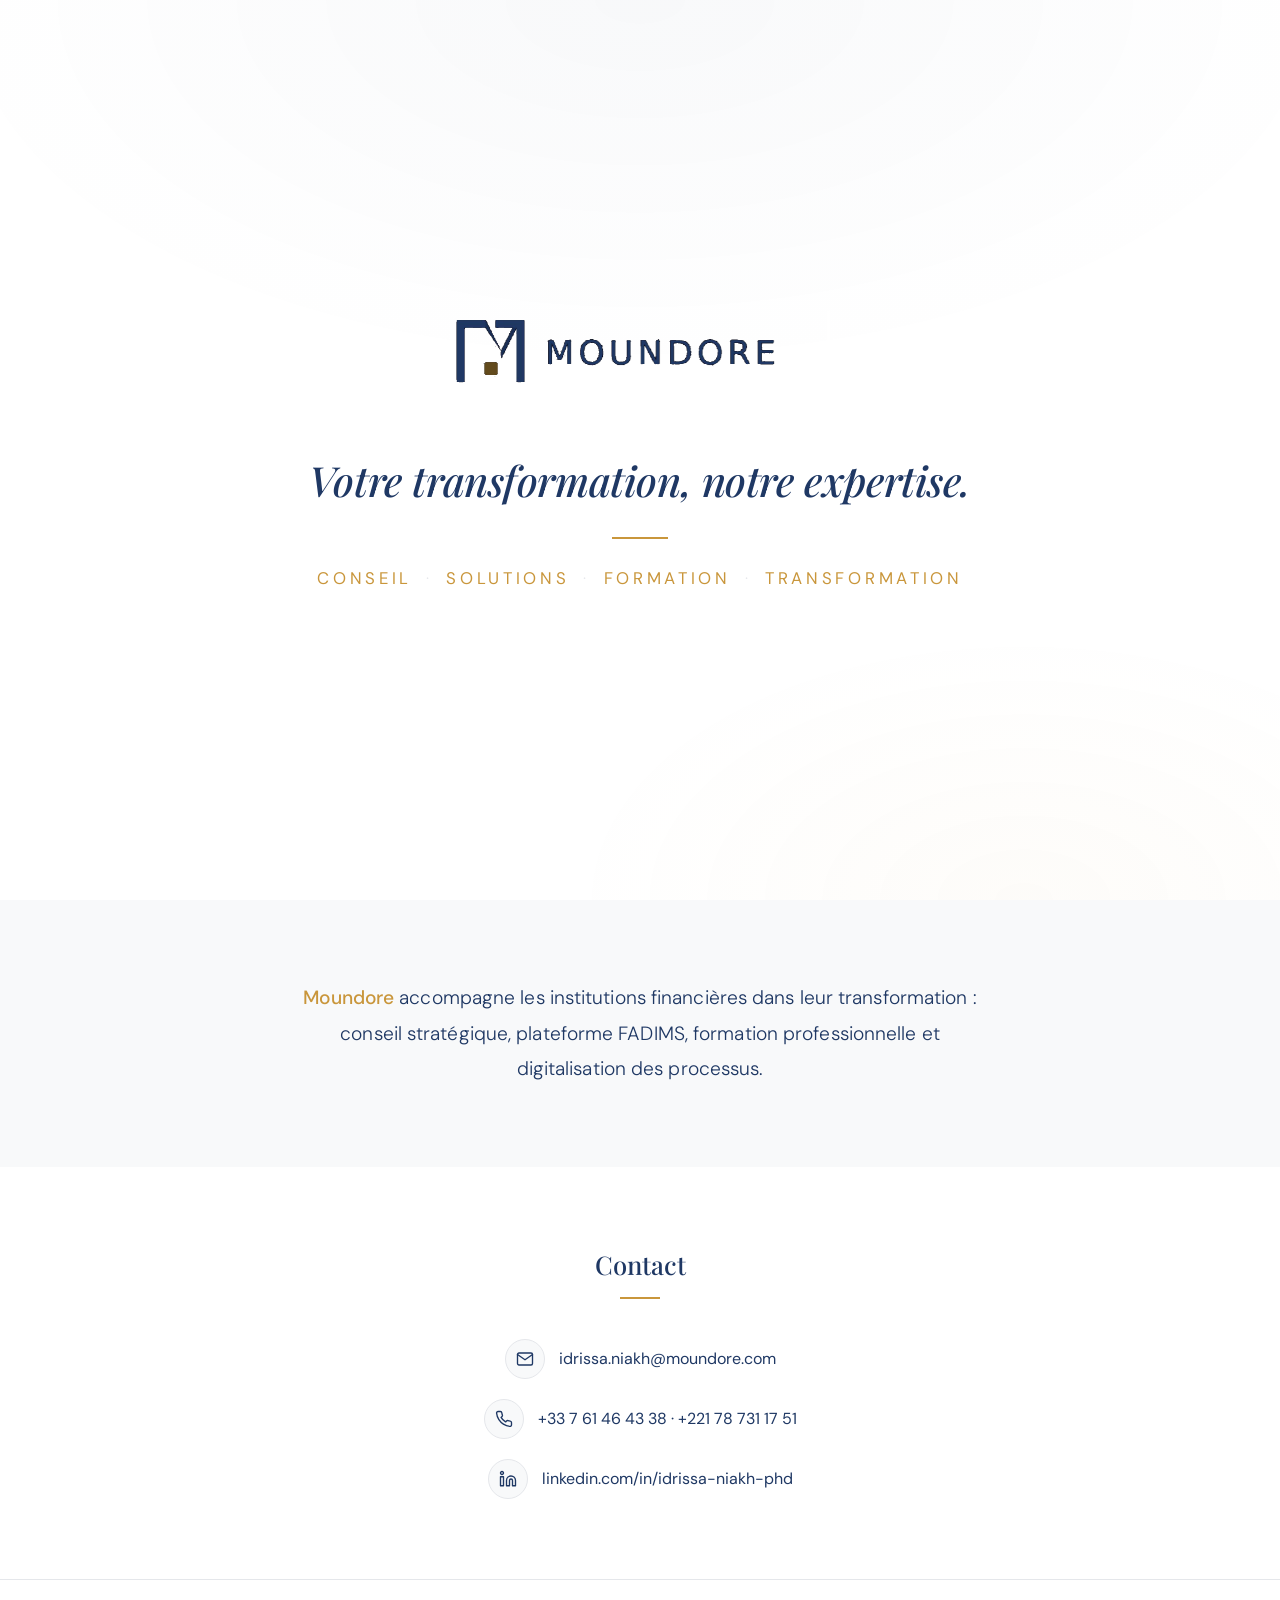
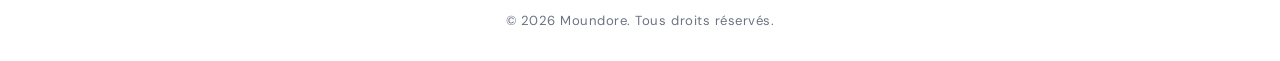
==== index.html @ 077095ca "Moundore landing page" ====
<!DOCTYPE html>
<html lang="fr">
<head>
<meta charset="UTF-8">
<meta name="viewport" content="width=device-width, initial-scale=1.0">
<title>Moundore — Votre transformation, notre expertise.</title>
<link rel="icon" type="image/png" href="moundore_icon.png">
<link rel="preconnect" href="https://fonts.googleapis.com">
<link href="https://fonts.googleapis.com/css2?family=DM+Sans:ital,wght@0,300;0,400;0,500;0,600;1,400&family=Playfair+Display:ital,wght@0,400;0,500;0,600;1,400&display=swap" rel="stylesheet">
<style>
:root {
  --navy: #1F3864;
  --gold: #C9963B;
  --gold-light: #FDF6E3;
  --white: #FFFFFF;
  --off-white: #F8F9FA;
  --grey: #6B7280;
  --grey-light: #E5E7EB;
}

*, *::before, *::after { margin: 0; padding: 0; box-sizing: border-box; }

html { scroll-behavior: smooth; }

body {
  font-family: 'DM Sans', 'Segoe UI', system-ui, sans-serif;
  color: var(--navy);
  background: var(--white);
  -webkit-font-smoothing: antialiased;
  overflow-x: hidden;
}

/* ── Subtle background pattern ── */
body::before {
  content: '';
  position: fixed;
  inset: 0;
  background:
    radial-gradient(ellipse 80% 60% at 50% 0%, rgba(31,56,100,0.03) 0%, transparent 70%),
    radial-gradient(ellipse 60% 50% at 80% 100%, rgba(201,150,59,0.03) 0%, transparent 60%);
  pointer-events: none;
  z-index: 0;
}

/* ── Animations ── */
@keyframes fadeUp {
  from { opacity: 0; transform: translateY(28px); }
  to   { opacity: 1; transform: translateY(0); }
}
@keyframes fadeIn {
  from { opacity: 0; }
  to   { opacity: 1; }
}
@keyframes goldShimmer {
  0%, 100% { opacity: 0.7; }
  50%      { opacity: 1; }
}
@keyframes lineGrow {
  from { transform: scaleX(0); }
  to   { transform: scaleX(1); }
}

.fade-up {
  opacity: 0;
  animation: fadeUp 0.9s cubic-bezier(0.22, 1, 0.36, 1) forwards;
}
.fade-in {
  opacity: 0;
  animation: fadeIn 1s ease forwards;
}

/* ── Hero ── */
.hero {
  position: relative;
  z-index: 1;
  min-height: 100vh;
  display: flex;
  flex-direction: column;
  align-items: center;
  justify-content: center;
  padding: 60px 24px;
  text-align: center;
}

.hero-logo {
  width: min(380px, 70vw);
  margin-bottom: 48px;
  animation-delay: 0.15s;
}

.hero-tagline {
  font-family: 'Playfair Display', Georgia, serif;
  font-size: clamp(1.6rem, 3.5vw, 2.6rem);
  font-weight: 500;
  font-style: italic;
  color: var(--navy);
  letter-spacing: -0.01em;
  line-height: 1.35;
  margin-bottom: 28px;
  animation-delay: 0.4s;
}

.hero-line {
  width: 56px;
  height: 2px;
  background: var(--gold);
  margin: 0 auto 28px;
  transform-origin: center;
  animation: lineGrow 0.8s cubic-bezier(0.22, 1, 0.36, 1) 0.6s forwards;
  transform: scaleX(0);
}

.hero-pillars {
  font-size: clamp(0.85rem, 1.5vw, 1.05rem);
  font-weight: 400;
  letter-spacing: 0.22em;
  text-transform: uppercase;
  color: var(--gold);
  animation-delay: 0.7s;
  animation: goldShimmer 3s ease-in-out infinite, fadeUp 0.9s cubic-bezier(0.22, 1, 0.36, 1) 0.7s forwards;
  opacity: 0;
}

.hero-pillars span {
  color: var(--grey-light);
  margin: 0 6px;
  font-weight: 300;
}

/* ── Section commune ── */
section {
  position: relative;
  z-index: 1;
  padding: 80px 24px;
}

.section-inner {
  max-width: 680px;
  margin: 0 auto;
}

/* ── Description ── */
.description {
  background: var(--off-white);
}

.description-text {
  font-size: clamp(1.05rem, 1.8vw, 1.2rem);
  line-height: 1.85;
  color: var(--navy);
  text-align: center;
  font-weight: 300;
  letter-spacing: 0.005em;
}

.description-text strong {
  font-weight: 500;
  color: var(--gold);
}

/* ── Contact ── */
.contact {
  background: var(--white);
}

.contact-heading {
  font-family: 'Playfair Display', Georgia, serif;
  font-size: clamp(1.2rem, 2.5vw, 1.6rem);
  font-weight: 500;
  text-align: center;
  margin-bottom: 40px;
  color: var(--navy);
}

.contact-heading::after {
  content: '';
  display: block;
  width: 40px;
  height: 2px;
  background: var(--gold);
  margin: 16px auto 0;
}

.contact-items {
  display: flex;
  flex-direction: column;
  align-items: center;
  gap: 20px;
}

.contact-item {
  display: flex;
  align-items: center;
  gap: 14px;
  font-size: 1rem;
  color: var(--navy);
  text-decoration: none;
  transition: color 0.3s ease;
  font-weight: 400;
}

.contact-item:hover {
  color: var(--gold);
}

.contact-icon {
  width: 40px;
  height: 40px;
  border-radius: 50%;
  background: var(--off-white);
  border: 1px solid var(--grey-light);
  display: flex;
  align-items: center;
  justify-content: center;
  flex-shrink: 0;
  transition: all 0.3s ease;
}

.contact-item:hover .contact-icon {
  background: var(--gold-light);
  border-color: var(--gold);
}

.contact-icon svg {
  width: 18px;
  height: 18px;
  fill: none;
  stroke: var(--navy);
  stroke-width: 1.8;
  stroke-linecap: round;
  stroke-linejoin: round;
}

/* ── Footer ── */
footer {
  position: relative;
  z-index: 1;
  padding: 32px 24px;
  text-align: center;
  border-top: 1px solid var(--grey-light);
  background: var(--white);
}

footer p {
  font-size: 0.82rem;
  color: var(--grey);
  letter-spacing: 0.04em;
}

/* ── Scroll reveal ── */
.reveal {
  opacity: 0;
  transform: translateY(24px);
  transition: opacity 0.7s ease, transform 0.7s ease;
}
.reveal.visible {
  opacity: 1;
  transform: translateY(0);
}

/* ── Responsive ── */
@media (max-width: 600px) {
  .hero { padding: 48px 20px; min-height: 90vh; }
  .hero-logo { width: 260px; margin-bottom: 36px; }
  .hero-pillars { letter-spacing: 0.12em; font-size: 0.78rem; }
  section { padding: 56px 20px; }
  .contact-items { align-items: flex-start; padding-left: 10%; }
}
</style>
</head>
<body>

<!-- Hero -->
<section class="hero">
  <img src="moundore_logo.png" alt="Moundore" class="hero-logo fade-up" />
  <p class="hero-tagline fade-up">Votre transformation, notre expertise.</p>
  <div class="hero-line"></div>
  <p class="hero-pillars">Conseil <span>·</span> Solutions <span>·</span> Formation <span>·</span> Transformation</p>
</section>

<!-- Description -->
<section class="description">
  <div class="section-inner reveal">
    <p class="description-text">
      <strong>Moundore</strong> accompagne les institutions financières dans leur transformation&nbsp;: conseil stratégique, plateforme FADIMS, formation professionnelle et digitalisation des processus.
    </p>
  </div>
</section>

<!-- Contact -->
<section class="contact">
  <div class="section-inner reveal">
    <h2 class="contact-heading">Contact</h2>
    <div class="contact-items">

      <a href="mailto:idrissa.niakh@moundore.com" class="contact-item">
        <div class="contact-icon">
          <svg viewBox="0 0 24 24"><path d="M4 4h16c1.1 0 2 .9 2 2v12c0 1.1-.9 2-2 2H4c-1.1 0-2-.9-2-2V6c0-1.1.9-2 2-2z"/><polyline points="22,6 12,13 2,6"/></svg>
        </div>
        idrissa.niakh@moundore.com
      </a>

      <a href="tel:+33761464338" class="contact-item">
        <div class="contact-icon">
          <svg viewBox="0 0 24 24"><path d="M22 16.92v3a2 2 0 01-2.18 2 19.79 19.79 0 01-8.63-3.07 19.5 19.5 0 01-6-6 19.79 19.79 0 01-3.07-8.67A2 2 0 014.11 2h3a2 2 0 012 1.72c.127.96.361 1.903.7 2.81a2 2 0 01-.45 2.11L8.09 9.91a16 16 0 006 6l1.27-1.27a2 2 0 012.11-.45c.907.339 1.85.573 2.81.7A2 2 0 0122 16.92z"/></svg>
        </div>
        +33 7 61 46 43 38 · +221 78 731 17 51
      </a>

      <a href="https://linkedin.com/in/idrissa-niakh-phd" target="_blank" class="contact-item">
        <div class="contact-icon">
          <svg viewBox="0 0 24 24"><path d="M16 8a6 6 0 016 6v7h-4v-7a2 2 0 00-2-2 2 2 0 00-2 2v7h-4v-7a6 6 0 016-6z"/><rect x="2" y="9" width="4" height="12"/><circle cx="4" cy="4" r="2"/></svg>
        </div>
        linkedin.com/in/idrissa-niakh-phd
      </a>

    </div>
  </div>
</section>

<!-- Footer -->
<footer>
  <p>© 2026 Moundore. Tous droits réservés.</p>
</footer>

<script>
// Scroll reveal
const observer = new IntersectionObserver((entries) => {
  entries.forEach(e => { if (e.isIntersecting) { e.target.classList.add('visible'); observer.unobserve(e.target); }});
}, { threshold: 0.15 });
document.querySelectorAll('.reveal').forEach(el => observer.observe(el));
</script>
</body>
</html>
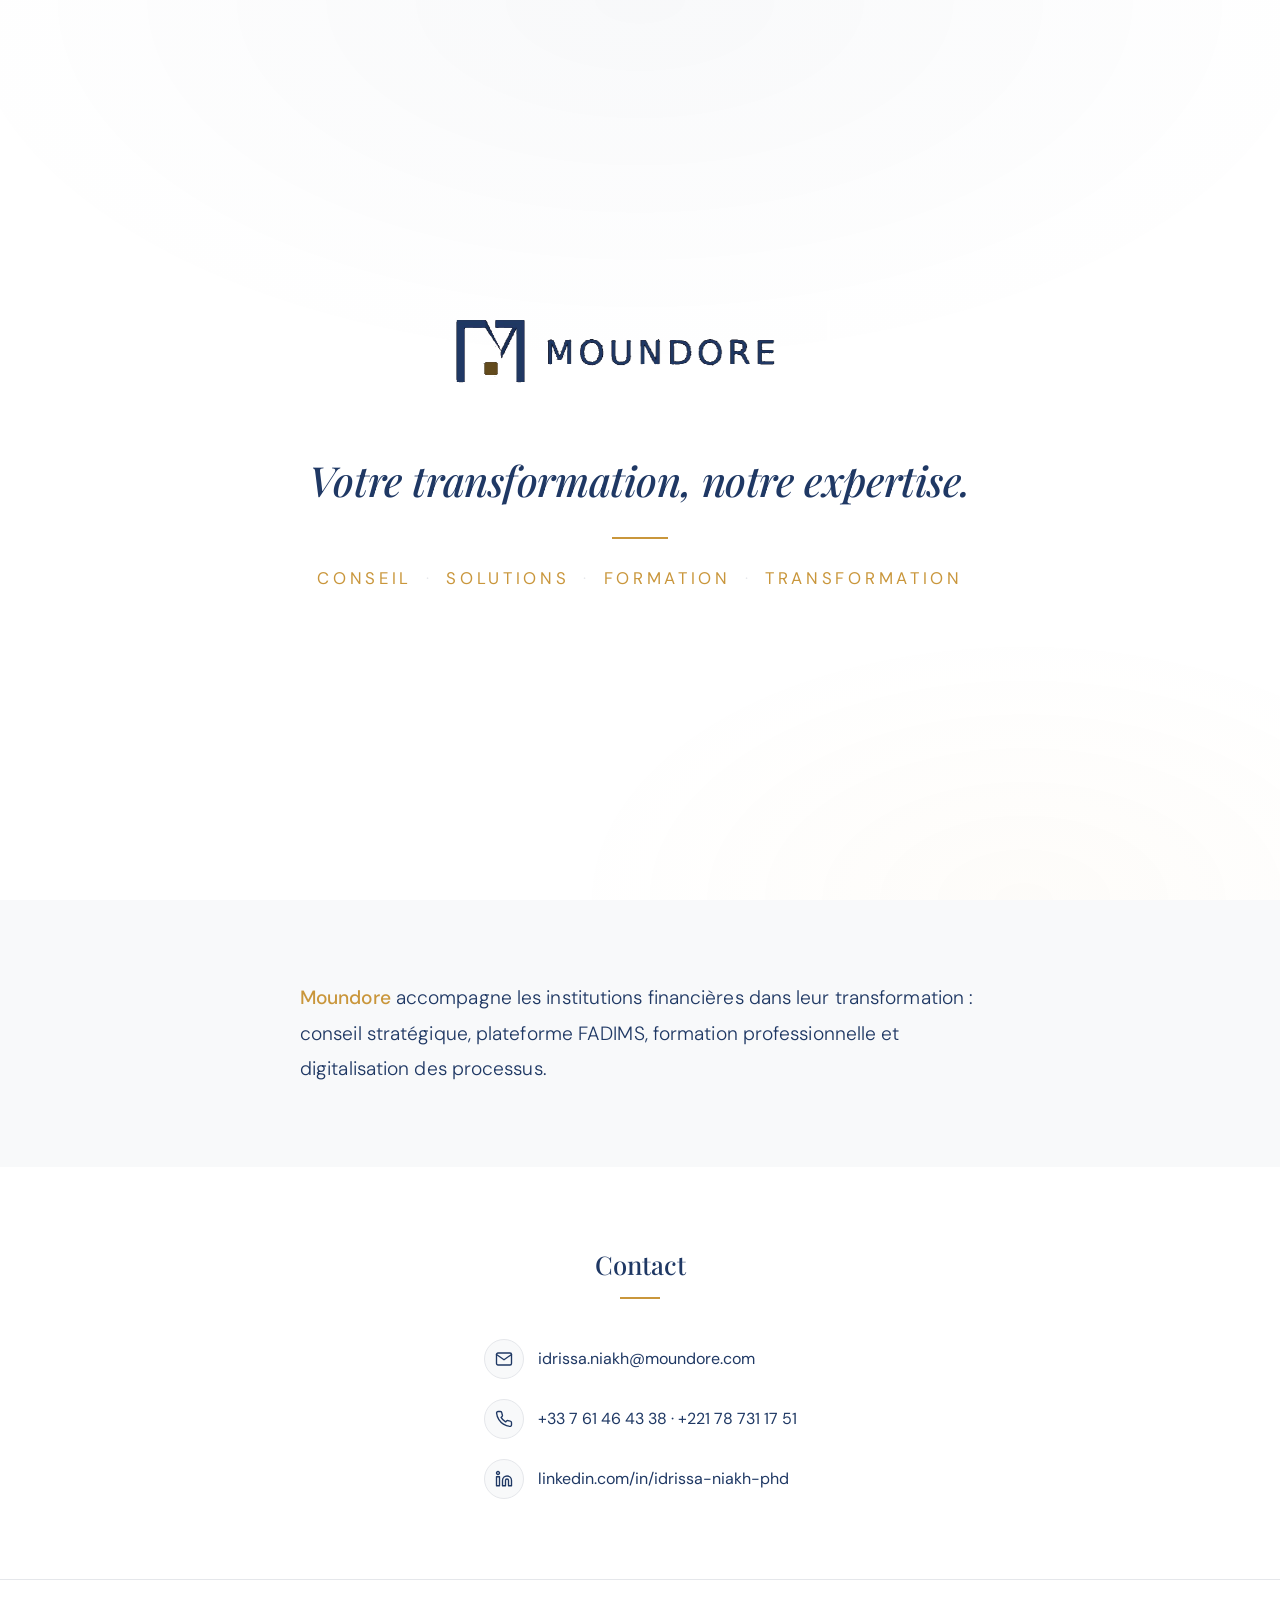
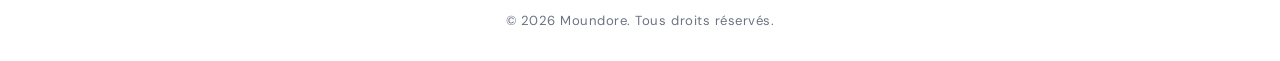
==== commit f9484ec0: "fix: left-align description text" ====
--- a/index.html
+++ b/index.html
@@ -148,7 +148,7 @@
   font-size: clamp(1.05rem, 1.8vw, 1.2rem);
   line-height: 1.85;
   color: var(--navy);
-  text-align: center;
+  text-align: left;
   font-weight: 300;
   letter-spacing: 0.005em;
 }
@@ -184,8 +184,10 @@
 .contact-items {
   display: flex;
   flex-direction: column;
-  align-items: center;
+  align-items: flex-start;
   gap: 20px;
+  width: fit-content;
+  margin: 0 auto;
 }
 
 .contact-item {
@@ -264,7 +266,7 @@
   .hero-logo { width: 260px; margin-bottom: 36px; }
   .hero-pillars { letter-spacing: 0.12em; font-size: 0.78rem; }
   section { padding: 56px 20px; }
-  .contact-items { align-items: flex-start; padding-left: 10%; }
+  .contact-items { align-items: flex-start; }
 }
 </style>
 </head>
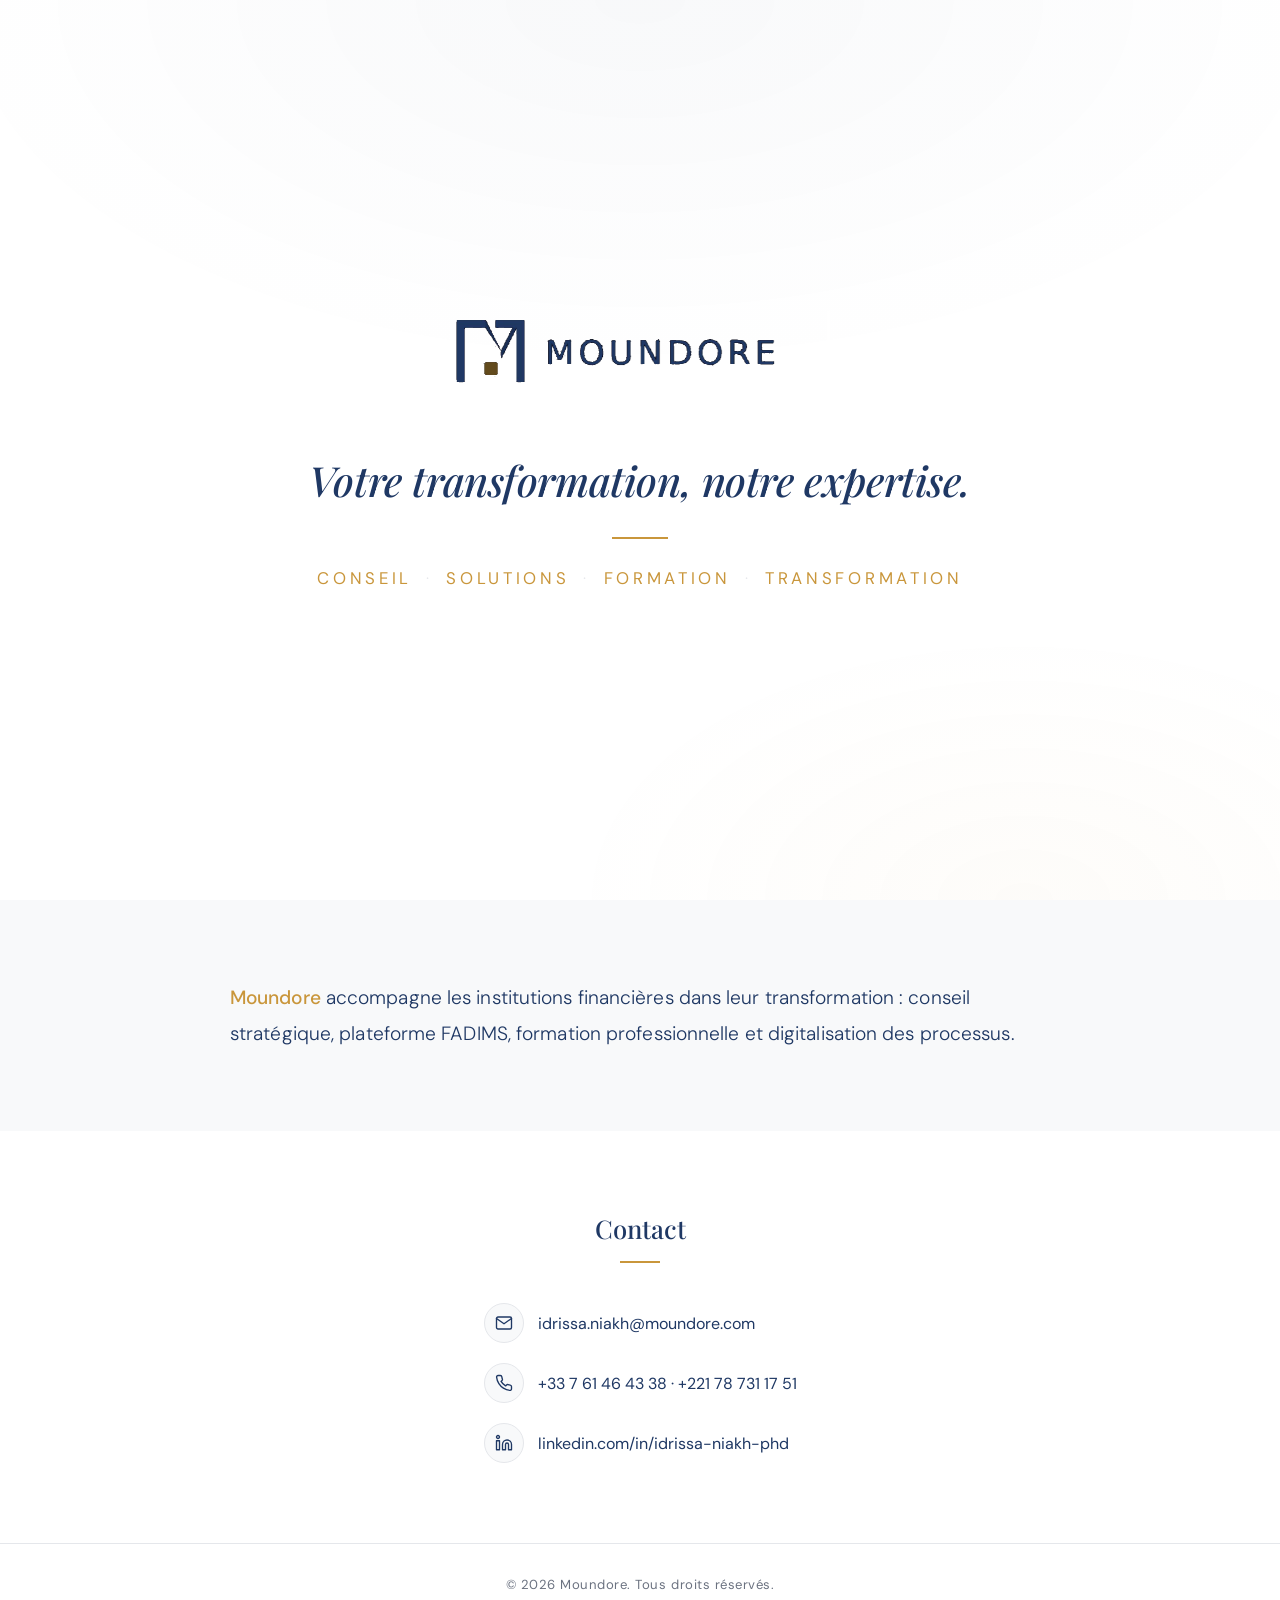
==== commit 49565a2a: "fix: wider description container" ====
--- a/index.html
+++ b/index.html
@@ -144,6 +144,10 @@
   background: var(--off-white);
 }
 
+.description .section-inner {
+  max-width: 820px;
+}
+
 .description-text {
   font-size: clamp(1.05rem, 1.8vw, 1.2rem);
   line-height: 1.85;
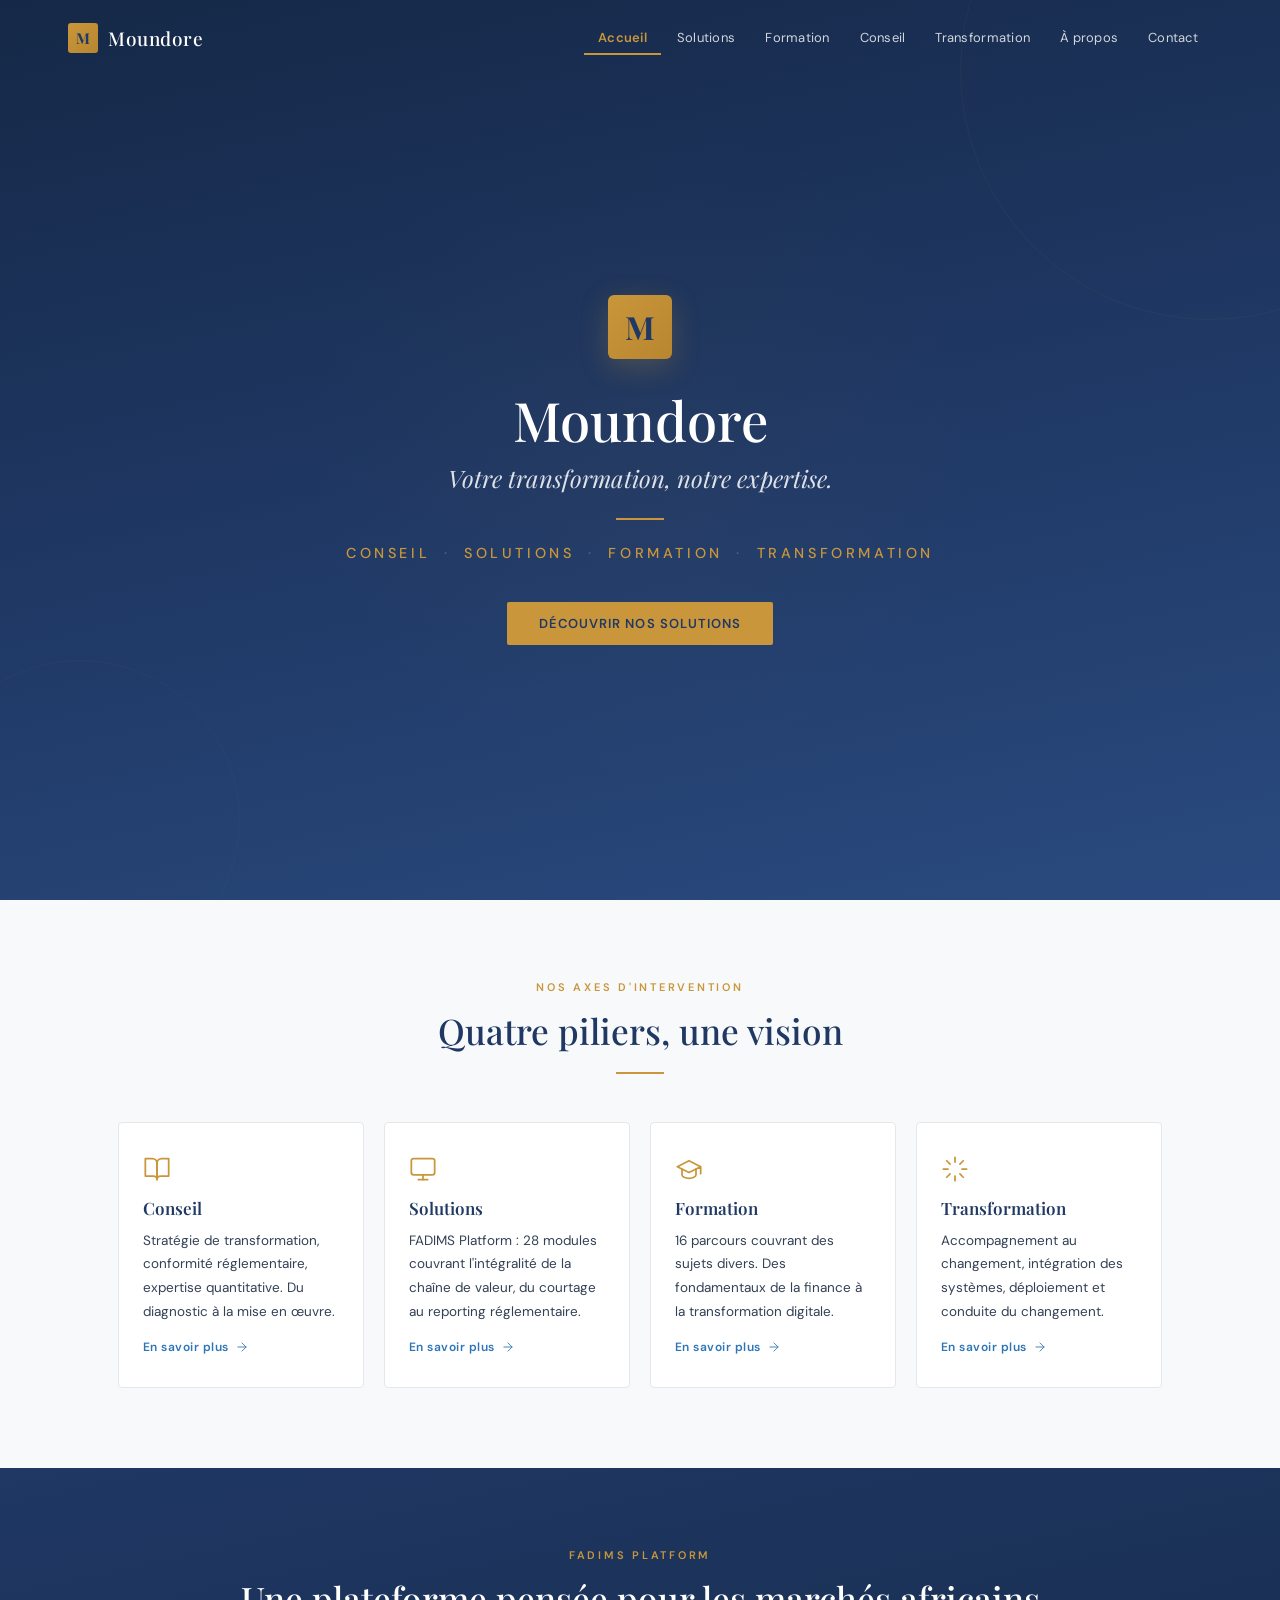
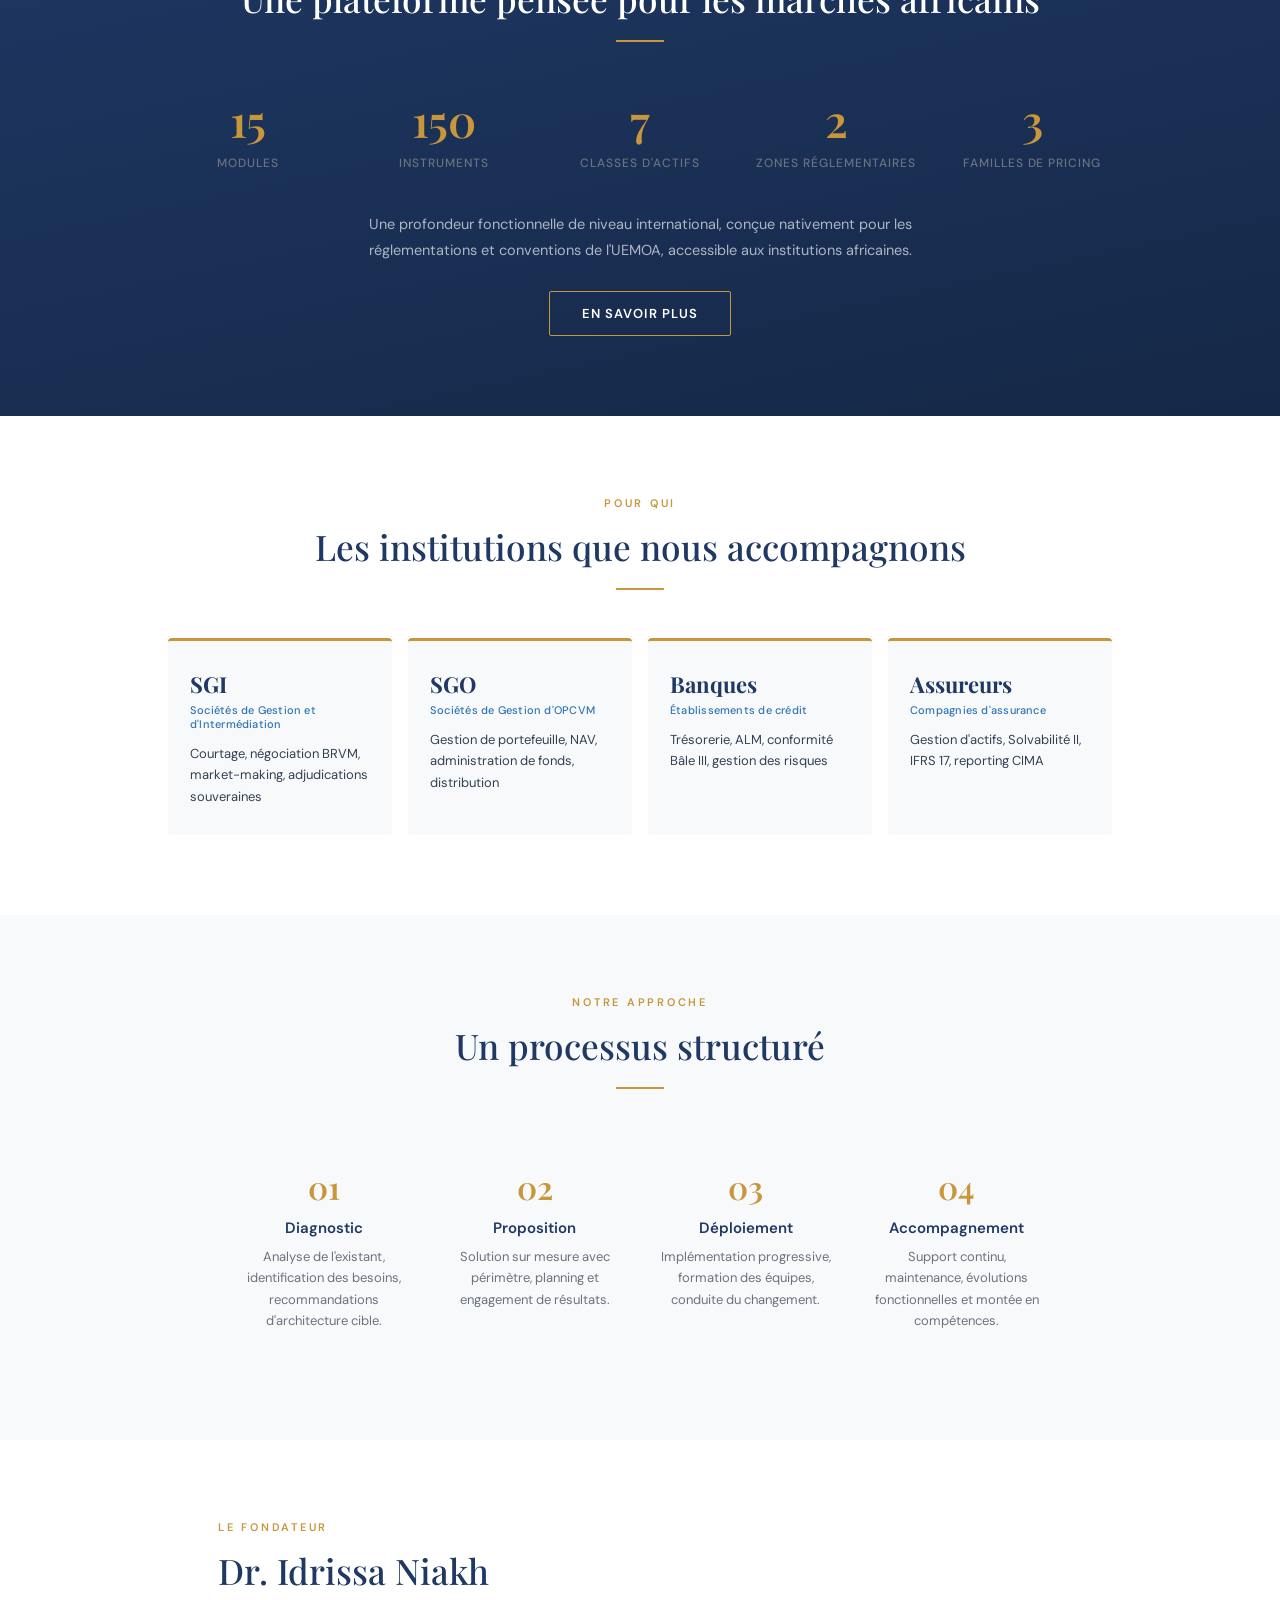
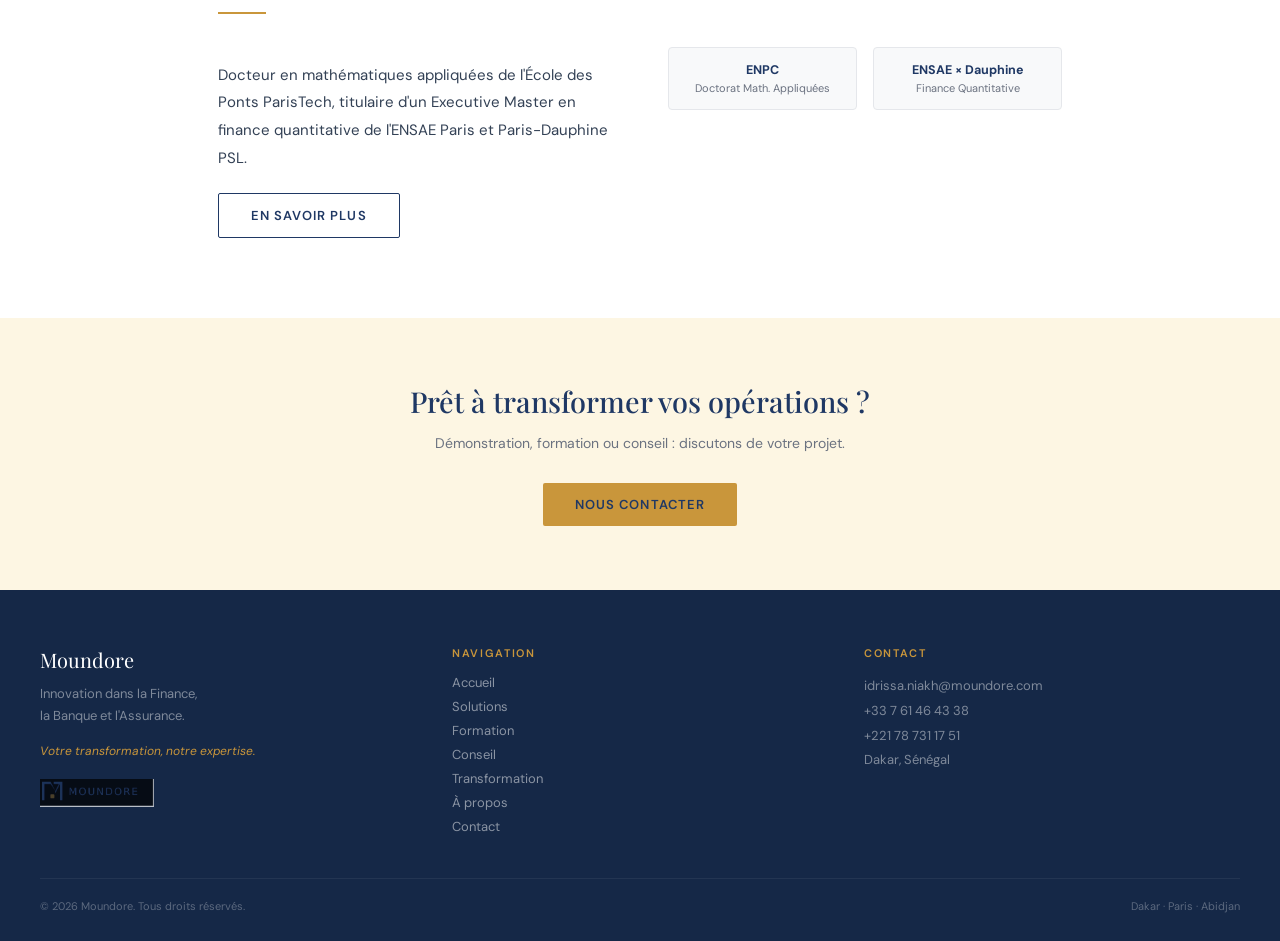
==== commit 8e3f872c: "Site complet Moundore v1.0" ====
--- a/index.html
+++ b/index.html
@@ -1,340 +1,277 @@
 <!DOCTYPE html>
 <html lang="fr">
 <head>
-<meta charset="UTF-8">
-<meta name="viewport" content="width=device-width, initial-scale=1.0">
-<title>Moundore — Votre transformation, notre expertise.</title>
-<link rel="icon" type="image/png" href="moundore_icon.png">
-<link rel="preconnect" href="https://fonts.googleapis.com">
-<link href="https://fonts.googleapis.com/css2?family=DM+Sans:ital,wght@0,300;0,400;0,500;0,600;1,400&family=Playfair+Display:ital,wght@0,400;0,500;0,600;1,400&display=swap" rel="stylesheet">
-<style>
-:root {
-  --navy: #1F3864;
-  --gold: #C9963B;
-  --gold-light: #FDF6E3;
-  --white: #FFFFFF;
-  --off-white: #F8F9FA;
-  --grey: #6B7280;
-  --grey-light: #E5E7EB;
-}
-
-*, *::before, *::after { margin: 0; padding: 0; box-sizing: border-box; }
-
-html { scroll-behavior: smooth; }
-
-body {
-  font-family: 'DM Sans', 'Segoe UI', system-ui, sans-serif;
-  color: var(--navy);
-  background: var(--white);
-  -webkit-font-smoothing: antialiased;
-  overflow-x: hidden;
-}
-
-/* ── Subtle background pattern ── */
-body::before {
-  content: '';
-  position: fixed;
-  inset: 0;
-  background:
-    radial-gradient(ellipse 80% 60% at 50% 0%, rgba(31,56,100,0.03) 0%, transparent 70%),
-    radial-gradient(ellipse 60% 50% at 80% 100%, rgba(201,150,59,0.03) 0%, transparent 60%);
-  pointer-events: none;
-  z-index: 0;
-}
-
-/* ── Animations ── */
-@keyframes fadeUp {
-  from { opacity: 0; transform: translateY(28px); }
-  to   { opacity: 1; transform: translateY(0); }
-}
-@keyframes fadeIn {
-  from { opacity: 0; }
-  to   { opacity: 1; }
-}
-@keyframes goldShimmer {
-  0%, 100% { opacity: 0.7; }
-  50%      { opacity: 1; }
-}
-@keyframes lineGrow {
-  from { transform: scaleX(0); }
-  to   { transform: scaleX(1); }
-}
-
-.fade-up {
-  opacity: 0;
-  animation: fadeUp 0.9s cubic-bezier(0.22, 1, 0.36, 1) forwards;
-}
-.fade-in {
-  opacity: 0;
-  animation: fadeIn 1s ease forwards;
-}
-
-/* ── Hero ── */
-.hero {
-  position: relative;
-  z-index: 1;
-  min-height: 100vh;
-  display: flex;
-  flex-direction: column;
-  align-items: center;
-  justify-content: center;
-  padding: 60px 24px;
-  text-align: center;
-}
-
-.hero-logo {
-  width: min(380px, 70vw);
-  margin-bottom: 48px;
-  animation-delay: 0.15s;
-}
-
-.hero-tagline {
-  font-family: 'Playfair Display', Georgia, serif;
-  font-size: clamp(1.6rem, 3.5vw, 2.6rem);
-  font-weight: 500;
-  font-style: italic;
-  color: var(--navy);
-  letter-spacing: -0.01em;
-  line-height: 1.35;
-  margin-bottom: 28px;
-  animation-delay: 0.4s;
-}
-
-.hero-line {
-  width: 56px;
-  height: 2px;
-  background: var(--gold);
-  margin: 0 auto 28px;
-  transform-origin: center;
-  animation: lineGrow 0.8s cubic-bezier(0.22, 1, 0.36, 1) 0.6s forwards;
-  transform: scaleX(0);
-}
-
-.hero-pillars {
-  font-size: clamp(0.85rem, 1.5vw, 1.05rem);
-  font-weight: 400;
-  letter-spacing: 0.22em;
-  text-transform: uppercase;
-  color: var(--gold);
-  animation-delay: 0.7s;
-  animation: goldShimmer 3s ease-in-out infinite, fadeUp 0.9s cubic-bezier(0.22, 1, 0.36, 1) 0.7s forwards;
-  opacity: 0;
-}
-
-.hero-pillars span {
-  color: var(--grey-light);
-  margin: 0 6px;
-  font-weight: 300;
-}
-
-/* ── Section commune ── */
-section {
-  position: relative;
-  z-index: 1;
-  padding: 80px 24px;
-}
-
-.section-inner {
-  max-width: 680px;
-  margin: 0 auto;
-}
-
-/* ── Description ── */
-.description {
-  background: var(--off-white);
-}
-
-.description .section-inner {
-  max-width: 820px;
-}
-
-.description-text {
-  font-size: clamp(1.05rem, 1.8vw, 1.2rem);
-  line-height: 1.85;
-  color: var(--navy);
-  text-align: left;
-  font-weight: 300;
-  letter-spacing: 0.005em;
-}
-
-.description-text strong {
-  font-weight: 500;
-  color: var(--gold);
-}
-
-/* ── Contact ── */
-.contact {
-  background: var(--white);
-}
-
-.contact-heading {
-  font-family: 'Playfair Display', Georgia, serif;
-  font-size: clamp(1.2rem, 2.5vw, 1.6rem);
-  font-weight: 500;
-  text-align: center;
-  margin-bottom: 40px;
-  color: var(--navy);
-}
-
-.contact-heading::after {
-  content: '';
-  display: block;
-  width: 40px;
-  height: 2px;
-  background: var(--gold);
-  margin: 16px auto 0;
-}
-
-.contact-items {
-  display: flex;
-  flex-direction: column;
-  align-items: flex-start;
-  gap: 20px;
-  width: fit-content;
-  margin: 0 auto;
-}
-
-.contact-item {
-  display: flex;
-  align-items: center;
-  gap: 14px;
-  font-size: 1rem;
-  color: var(--navy);
-  text-decoration: none;
-  transition: color 0.3s ease;
-  font-weight: 400;
-}
-
-.contact-item:hover {
-  color: var(--gold);
-}
-
-.contact-icon {
-  width: 40px;
-  height: 40px;
-  border-radius: 50%;
-  background: var(--off-white);
-  border: 1px solid var(--grey-light);
-  display: flex;
-  align-items: center;
-  justify-content: center;
-  flex-shrink: 0;
-  transition: all 0.3s ease;
-}
-
-.contact-item:hover .contact-icon {
-  background: var(--gold-light);
-  border-color: var(--gold);
-}
-
-.contact-icon svg {
-  width: 18px;
-  height: 18px;
-  fill: none;
-  stroke: var(--navy);
-  stroke-width: 1.8;
-  stroke-linecap: round;
-  stroke-linejoin: round;
-}
-
-/* ── Footer ── */
-footer {
-  position: relative;
-  z-index: 1;
-  padding: 32px 24px;
-  text-align: center;
-  border-top: 1px solid var(--grey-light);
-  background: var(--white);
-}
-
-footer p {
-  font-size: 0.82rem;
-  color: var(--grey);
-  letter-spacing: 0.04em;
-}
-
-/* ── Scroll reveal ── */
-.reveal {
-  opacity: 0;
-  transform: translateY(24px);
-  transition: opacity 0.7s ease, transform 0.7s ease;
-}
-.reveal.visible {
-  opacity: 1;
-  transform: translateY(0);
-}
-
-/* ── Responsive ── */
-@media (max-width: 600px) {
-  .hero { padding: 48px 20px; min-height: 90vh; }
-  .hero-logo { width: 260px; margin-bottom: 36px; }
-  .hero-pillars { letter-spacing: 0.12em; font-size: 0.78rem; }
-  section { padding: 56px 20px; }
-  .contact-items { align-items: flex-start; }
-}
-</style>
+  <meta charset="UTF-8">
+  <meta name="viewport" content="width=device-width, initial-scale=1.0">
+  <title>Moundore · Conseil · Solutions · Formation · Transformation</title>
+  <meta name="description" content="Moundore accompagne les institutions financières africaines dans leur transformation. Conseil, Solutions (FADIMS Platform), Formation et Transformation digitale.">
+  <meta property="og:title" content="Moundore · Votre transformation, notre expertise.">
+  <meta property="og:description" content="Conseil, Solutions, Formation et Transformation pour les institutions financières africaines.">
+  <meta property="og:type" content="website">
+  <meta property="og:url" content="https://www.moundore.com">
+  <meta property="og:image" content="https://www.moundore.com/assets/moundore_logo.png">
+  <link rel="icon" type="image/png" href="assets/moundore_icon.png">
+  <link rel="stylesheet" href="css/style.css">
 </head>
 <body>
 
-<!-- Hero -->
+<!-- ═══ NAVBAR ═══ -->
+<nav class="nav nav--transparent">
+  <div class="nav__inner">
+    <a href="index.html" class="nav__logo">
+      <div class="nav__m">M</div>
+      <span class="nav__name">Moundore</span>
+    </a>
+    <div class="nav__links">
+      <a href="index.html" class="nav__link nav__link--active">Accueil</a>
+      <a href="solutions.html" class="nav__link">Solutions</a>
+      <a href="formation.html" class="nav__link">Formation</a>
+      <a href="conseil.html" class="nav__link">Conseil</a>
+      <a href="transformation.html" class="nav__link">Transformation</a>
+      <a href="apropos.html" class="nav__link">À propos</a>
+      <a href="contact.html" class="nav__link">Contact</a>
+    </div>
+    <button class="nav__hamburger" aria-label="Menu">☰</button>
+  </div>
+  <div class="nav__mobile" style="display:none">
+    <a href="index.html" class="nav__mobile-link nav__mobile-link--active">Accueil</a>
+    <a href="solutions.html" class="nav__mobile-link">Solutions</a>
+    <a href="formation.html" class="nav__mobile-link">Formation</a>
+    <a href="conseil.html" class="nav__mobile-link">Conseil</a>
+    <a href="transformation.html" class="nav__mobile-link">Transformation</a>
+    <a href="apropos.html" class="nav__mobile-link">À propos</a>
+    <a href="contact.html" class="nav__mobile-link">Contact</a>
+  </div>
+</nav>
+
+<!-- ═══ HERO ═══ -->
 <section class="hero">
-  <img src="moundore_logo.png" alt="Moundore" class="hero-logo fade-up" />
-  <p class="hero-tagline fade-up">Votre transformation, notre expertise.</p>
-  <div class="hero-line"></div>
-  <p class="hero-pillars">Conseil <span>·</span> Solutions <span>·</span> Formation <span>·</span> Transformation</p>
-</section>
-
-<!-- Description -->
-<section class="description">
-  <div class="section-inner reveal">
-    <p class="description-text">
-      <strong>Moundore</strong> accompagne les institutions financières dans leur transformation&nbsp;: conseil stratégique, plateforme FADIMS, formation professionnelle et digitalisation des processus.
+  <div class="hero__circle1"></div>
+  <div class="hero__circle2"></div>
+  <div class="hero__glow"></div>
+  <div class="reveal">
+    <div class="hero__m">M</div>
+  </div>
+  <div class="reveal reveal--d1">
+    <h1 class="hero__title">Moundore</h1>
+  </div>
+  <div class="reveal reveal--d2">
+    <p class="hero__tagline">Votre transformation, notre expertise.</p>
+  </div>
+  <div class="reveal reveal--d3">
+    <div class="gold-line" style="margin-bottom:24px"></div>
+  </div>
+  <div class="reveal reveal--d4">
+    <p class="hero__axes">
+      Conseil <span class="hero__axes-sep">·</span>
+      Solutions <span class="hero__axes-sep">·</span>
+      Formation <span class="hero__axes-sep">·</span>
+      Transformation
     </p>
   </div>
-</section>
-
-<!-- Contact -->
-<section class="contact">
-  <div class="section-inner reveal">
-    <h2 class="contact-heading">Contact</h2>
-    <div class="contact-items">
-
-      <a href="mailto:idrissa.niakh@moundore.com" class="contact-item">
-        <div class="contact-icon">
-          <svg viewBox="0 0 24 24"><path d="M4 4h16c1.1 0 2 .9 2 2v12c0 1.1-.9 2-2 2H4c-1.1 0-2-.9-2-2V6c0-1.1.9-2 2-2z"/><polyline points="22,6 12,13 2,6"/></svg>
+  <div class="reveal reveal--d5">
+    <a href="solutions.html" class="btn btn--gold">Découvrir nos solutions</a>
+  </div>
+</section>
+
+<!-- ═══ 4 AXES ═══ -->
+<section class="section section--off-white">
+  <div class="container--lg">
+    <div class="reveal">
+      <div class="sh sh--center">
+        <div class="sh__label">Nos axes d'intervention</div>
+        <h2 class="sh__title">Quatre piliers, une vision</h2>
+        <div class="sh__line"></div>
+      </div>
+    </div>
+    <div class="grid grid--4">
+
+      <div class="reveal">
+        <a href="conseil.html" class="card card--clickable" style="text-decoration:none">
+          <div class="card__icon">
+            <svg viewBox="0 0 24 24" fill="none" stroke="currentColor" stroke-width="1.5" stroke-linecap="round" stroke-linejoin="round"><path d="M2 3h6a4 4 0 014 4v14a3 3 0 00-3-3H2z"/><path d="M22 3h-6a4 4 0 00-4 4v14a3 3 0 013-3h7z"/></svg>
+          </div>
+          <h3 class="card__title">Conseil</h3>
+          <p class="card__text">Stratégie de transformation, conformité réglementaire, expertise quantitative. Du diagnostic à la mise en œuvre.</p>
+          <div class="card__link">
+            En savoir plus
+            <svg viewBox="0 0 24 24" fill="none" stroke="currentColor" stroke-width="1.5" stroke-linecap="round" stroke-linejoin="round"><line x1="5" y1="12" x2="19" y2="12"/><polyline points="12 5 19 12 12 19"/></svg>
+          </div>
+        </a>
+      </div>
+
+      <div class="reveal reveal--d1">
+        <a href="solutions.html" class="card card--clickable" style="text-decoration:none">
+          <div class="card__icon">
+            <svg viewBox="0 0 24 24" fill="none" stroke="currentColor" stroke-width="1.5" stroke-linecap="round" stroke-linejoin="round"><rect x="2" y="3" width="20" height="14" rx="2"/><path d="M8 21h8"/><path d="M12 17v4"/></svg>
+          </div>
+          <h3 class="card__title">Solutions</h3>
+          <p class="card__text">FADIMS Platform : 28 modules couvrant l'intégralité de la chaîne de valeur, du courtage au reporting réglementaire.</p>
+          <div class="card__link">
+            En savoir plus
+            <svg viewBox="0 0 24 24" fill="none" stroke="currentColor" stroke-width="1.5" stroke-linecap="round" stroke-linejoin="round"><line x1="5" y1="12" x2="19" y2="12"/><polyline points="12 5 19 12 12 19"/></svg>
+          </div>
+        </a>
+      </div>
+
+      <div class="reveal reveal--d2">
+        <a href="formation.html" class="card card--clickable" style="text-decoration:none">
+          <div class="card__icon">
+            <svg viewBox="0 0 24 24" fill="none" stroke="currentColor" stroke-width="1.5" stroke-linecap="round" stroke-linejoin="round"><path d="M22 10v6M2 10l10-5 10 5-10 5z"/><path d="M6 12v5c0 1.7 2.7 3 6 3s6-1.3 6-3v-5"/></svg>
+          </div>
+          <h3 class="card__title">Formation</h3>
+          <p class="card__text">16 parcours couvrant des sujets divers. Des fondamentaux de la finance à la transformation digitale.</p>
+          <div class="card__link">
+            En savoir plus
+            <svg viewBox="0 0 24 24" fill="none" stroke="currentColor" stroke-width="1.5" stroke-linecap="round" stroke-linejoin="round"><line x1="5" y1="12" x2="19" y2="12"/><polyline points="12 5 19 12 12 19"/></svg>
+          </div>
+        </a>
+      </div>
+
+      <div class="reveal reveal--d3">
+        <a href="transformation.html" class="card card--clickable" style="text-decoration:none">
+          <div class="card__icon">
+            <svg viewBox="0 0 24 24" fill="none" stroke="currentColor" stroke-width="1.5" stroke-linecap="round" stroke-linejoin="round"><path d="M12 2v4M12 18v4M4.93 4.93l2.83 2.83M16.24 16.24l2.83 2.83M2 12h4M18 12h4M4.93 19.07l2.83-2.83M16.24 7.76l2.83-2.83"/></svg>
+          </div>
+          <h3 class="card__title">Transformation</h3>
+          <p class="card__text">Accompagnement au changement, intégration des systèmes, déploiement et conduite du changement.</p>
+          <div class="card__link">
+            En savoir plus
+            <svg viewBox="0 0 24 24" fill="none" stroke="currentColor" stroke-width="1.5" stroke-linecap="round" stroke-linejoin="round"><line x1="5" y1="12" x2="19" y2="12"/><polyline points="12 5 19 12 12 19"/></svg>
+          </div>
+        </a>
+      </div>
+
+    </div>
+  </div>
+</section>
+
+<!-- ═══ FADIMS CHIFFRES ═══ -->
+<section class="section section--navy">
+  <div class="container--md">
+    <div class="reveal">
+      <div class="sh sh--center sh--light">
+        <div class="sh__label">FADIMS Platform</div>
+        <h2 class="sh__title">Une plateforme pensée pour les marchés africains</h2>
+        <div class="sh__line"></div>
+      </div>
+    </div>
+    <div class="grid grid--stats mb-40">
+      <div class="reveal"><div class="stat"><div class="stat__value" data-count="28">0</div><div class="stat__label">Modules</div></div></div>
+      <div class="reveal reveal--d1"><div class="stat"><div class="stat__value" data-count="244">0</div><div class="stat__label">Instruments</div></div></div>
+      <div class="reveal reveal--d2"><div class="stat"><div class="stat__value" data-count="13">0</div><div class="stat__label">Classes d'actifs</div></div></div>
+      <div class="reveal reveal--d3"><div class="stat"><div class="stat__value" data-count="4">0</div><div class="stat__label">Zones réglementaires</div></div></div>
+      <div class="reveal reveal--d4"><div class="stat"><div class="stat__value" data-count="6">0</div><div class="stat__label">Familles de pricing</div></div></div>
+    </div>
+    <div class="reveal reveal--d4">
+      <p class="text-body--light text-center mb-28">Une profondeur fonctionnelle de niveau international, conçue nativement pour les réglementations et conventions de l'UEMOA, accessible aux institutions africaines.</p>
+    </div>
+    <div class="reveal reveal--d5 text-center">
+      <a href="solutions.html" class="btn btn--outline">En savoir plus</a>
+    </div>
+  </div>
+</section>
+
+<!-- ═══ POUR QUI ═══ -->
+<section class="section section--white">
+  <div class="container--md">
+    <div class="reveal">
+      <div class="sh sh--center">
+        <div class="sh__label">Pour qui</div>
+        <h2 class="sh__title">Les institutions que nous accompagnons</h2>
+        <div class="sh__line"></div>
+      </div>
+    </div>
+    <div class="grid grid--clients">
+      <div class="reveal"><div class="client-card"><div class="client-card__title">SGI</div><div class="client-card__sub">Sociétés de Gestion et d'Intermédiation</div><p class="client-card__text">Courtage, négociation BRVM, market-making, adjudications souveraines</p></div></div>
+      <div class="reveal reveal--d1"><div class="client-card"><div class="client-card__title">SGO</div><div class="client-card__sub">Sociétés de Gestion d'OPCVM</div><p class="client-card__text">Gestion de portefeuille, NAV, administration de fonds, distribution</p></div></div>
+      <div class="reveal reveal--d2"><div class="client-card"><div class="client-card__title">Banques</div><div class="client-card__sub">Établissements de crédit</div><p class="client-card__text">Trésorerie, ALM, conformité Bâle III, gestion des risques</p></div></div>
+      <div class="reveal reveal--d3"><div class="client-card"><div class="client-card__title">Assureurs</div><div class="client-card__sub">Compagnies d'assurance</div><p class="client-card__text">Gestion d'actifs, Solvabilité II, IFRS 17, reporting CIMA</p></div></div>
+    </div>
+  </div>
+</section>
+
+<!-- ═══ NOTRE APPROCHE ═══ -->
+<section class="section section--off-white">
+  <div class="container--md" style="max-width:900px">
+    <div class="reveal">
+      <div class="sh sh--center">
+        <div class="sh__label">Notre approche</div>
+        <h2 class="sh__title">Un processus structuré</h2>
+        <div class="sh__line"></div>
+      </div>
+    </div>
+    <div class="grid grid--process">
+      <div class="reveal"><div class="process-step"><div class="process-step__num">01</div><h4 class="process-step__title">Diagnostic</h4><p class="process-step__text">Analyse de l'existant, identification des besoins, recommandations d'architecture cible.</p></div></div>
+      <div class="reveal reveal--d1"><div class="process-step"><div class="process-step__num">02</div><h4 class="process-step__title">Proposition</h4><p class="process-step__text">Solution sur mesure avec périmètre, planning et engagement de résultats.</p></div></div>
+      <div class="reveal reveal--d2"><div class="process-step"><div class="process-step__num">03</div><h4 class="process-step__title">Déploiement</h4><p class="process-step__text">Implémentation progressive, formation des équipes, conduite du changement.</p></div></div>
+      <div class="reveal reveal--d3"><div class="process-step"><div class="process-step__num">04</div><h4 class="process-step__title">Accompagnement</h4><p class="process-step__text">Support continu, maintenance, évolutions fonctionnelles et montée en compétences.</p></div></div>
+    </div>
+  </div>
+</section>
+
+<!-- ═══ FONDATEUR TEASER ═══ -->
+<section class="section section--white">
+  <div class="container--md" style="max-width:900px">
+    <div class="grid grid--2 grid--align-center">
+      <div class="reveal">
+        <div class="sh sh--left">
+          <div class="sh__label">Le fondateur</div>
+          <h2 class="sh__title">Dr. Idrissa Niakh</h2>
+          <div class="sh__line"></div>
         </div>
-        idrissa.niakh@moundore.com
-      </a>
-
-      <a href="tel:+33761464338" class="contact-item">
-        <div class="contact-icon">
-          <svg viewBox="0 0 24 24"><path d="M22 16.92v3a2 2 0 01-2.18 2 19.79 19.79 0 01-8.63-3.07 19.5 19.5 0 01-6-6 19.79 19.79 0 01-3.07-8.67A2 2 0 014.11 2h3a2 2 0 012 1.72c.127.96.361 1.903.7 2.81a2 2 0 01-.45 2.11L8.09 9.91a16 16 0 006 6l1.27-1.27a2 2 0 012.11-.45c.907.339 1.85.573 2.81.7A2 2 0 0122 16.92z"/></svg>
+        <p class="text-body mb-20">Docteur en mathématiques appliquées de l'École des Ponts ParisTech, titulaire d'un Executive Master en finance quantitative de l'ENSAE Paris et Paris-Dauphine PSL.</p>
+        <a href="apropos.html" class="btn btn--navy">En savoir plus</a>
+      </div>
+      <div class="reveal reveal--d2">
+        <div class="grid grid--2eq">
+          <div class="cred-box cred-box--offwhite"><div class="cred-box__label">ENPC</div><div class="cred-box__detail">Doctorat Math. Appliquées</div></div>
+          <div class="cred-box cred-box--offwhite"><div class="cred-box__label">ENSAE × Dauphine</div><div class="cred-box__detail">Finance Quantitative</div></div>
         </div>
-        +33 7 61 46 43 38 · +221 78 731 17 51
-      </a>
-
-      <a href="https://linkedin.com/in/idrissa-niakh-phd" target="_blank" class="contact-item">
-        <div class="contact-icon">
-          <svg viewBox="0 0 24 24"><path d="M16 8a6 6 0 016 6v7h-4v-7a2 2 0 00-2-2 2 2 0 00-2 2v7h-4v-7a6 6 0 016-6z"/><rect x="2" y="9" width="4" height="12"/><circle cx="4" cy="4" r="2"/></svg>
-        </div>
-        linkedin.com/in/idrissa-niakh-phd
-      </a>
-
-    </div>
-  </div>
-</section>
-
-<!-- Footer -->
-<footer>
-  <p>© 2026 Moundore. Tous droits réservés.</p>
+      </div>
+    </div>
+  </div>
+</section>
+
+<!-- ═══ CTA ═══ -->
+<section class="cta-band">
+  <div class="reveal">
+    <h2 class="cta-band__title">Prêt à transformer vos opérations ?</h2>
+    <p class="cta-band__text">Démonstration, formation ou conseil : discutons de votre projet.</p>
+    <a href="contact.html" class="btn btn--gold">Nous contacter</a>
+  </div>
+</section>
+
+<!-- ═══ FOOTER ═══ -->
+<footer class="footer">
+  <div class="footer__grid">
+    <div>
+      <div class="footer__brand">Moundore</div>
+      <p class="footer__desc">Innovation dans la Finance,<br>la Banque et l'Assurance.</p>
+      <div class="footer__tagline">Votre transformation, notre expertise.</div>
+      <div class="footer__logo"><img src="assets/moundore_logo.png" alt="Moundore"></div>
+    </div>
+    <div>
+      <div class="footer__heading">Navigation</div>
+      <a href="index.html" class="footer__link">Accueil</a>
+      <a href="solutions.html" class="footer__link">Solutions</a>
+      <a href="formation.html" class="footer__link">Formation</a>
+      <a href="conseil.html" class="footer__link">Conseil</a>
+      <a href="transformation.html" class="footer__link">Transformation</a>
+      <a href="apropos.html" class="footer__link">À propos</a>
+      <a href="contact.html" class="footer__link">Contact</a>
+    </div>
+    <div>
+      <div class="footer__heading">Contact</div>
+      <p class="footer__contact">idrissa.niakh@moundore.com<br>+33 7 61 46 43 38<br>+221 78 731 17 51<br>Dakar, Sénégal</p>
+    </div>
+  </div>
+  <div class="footer__bottom">
+    <span>© 2026 Moundore. Tous droits réservés.</span>
+    <span>Dakar · Paris · Abidjan</span>
+  </div>
 </footer>
 
-<script>
-// Scroll reveal
-const observer = new IntersectionObserver((entries) => {
-  entries.forEach(e => { if (e.isIntersecting) { e.target.classList.add('visible'); observer.unobserve(e.target); }});
-}, { threshold: 0.15 });
-document.querySelectorAll('.reveal').forEach(el => observer.observe(el));
-</script>
+<script src="js/main.js"></script>
 </body>
 </html>
--- a/css/style.css
+++ b/css/style.css
@@ -0,0 +1,588 @@
+/* ═══════════════════════════════════════
+   MOUNDORE — www.moundore.com
+   Production CSS v1.0
+   ═══════════════════════════════════════ */
+
+@import url('https://fonts.googleapis.com/css2?family=DM+Sans:ital,wght@0,300;0,400;0,500;0,600;0,700;1,400&family=Playfair+Display:ital,wght@0,400;0,500;0,600;0,700;1,400&display=swap');
+
+/* ─── Variables ─── */
+:root {
+  --navy: #1F3864;
+  --navy-dark: #152847;
+  --navy-light: #2A4A7F;
+  --accent: #2E75B6;
+  --gold: #C9963B;
+  --gold-light: #FDF6E3;
+  --gold-hover: #B8862F;
+  --white: #FFFFFF;
+  --off-white: #F8F9FA;
+  --grey: #6B7280;
+  --grey-light: #E5E7EB;
+  --text: #334155;
+  --font-display: 'Playfair Display', Georgia, serif;
+  --font-body: 'DM Sans', 'Segoe UI', system-ui, sans-serif;
+}
+
+/* ─── Reset ─── */
+*, *::before, *::after { margin: 0; padding: 0; box-sizing: border-box; }
+html { scroll-behavior: smooth; }
+body {
+  font-family: var(--font-body);
+  color: var(--navy);
+  background: var(--white);
+  -webkit-font-smoothing: antialiased;
+  -moz-osx-font-smoothing: grayscale;
+}
+img { max-width: 100%; display: block; }
+a { text-decoration: none; color: inherit; }
+button { font-family: var(--font-body); }
+
+/* ─── Layout ─── */
+.container { max-width: 1200px; margin: 0 auto; padding: 0 28px; }
+.container--sm { max-width: 800px; margin: 0 auto; padding: 0 28px; }
+.container--md { max-width: 1000px; margin: 0 auto; padding: 0 28px; }
+.container--lg { max-width: 1100px; margin: 0 auto; padding: 0 28px; }
+
+/* ─── Navbar ─── */
+.nav {
+  position: fixed; top: 0; left: 0; right: 0; z-index: 1000;
+  background: rgba(31,56,100,0);
+  backdrop-filter: none;
+  transition: all 0.4s ease;
+  border-bottom: 1px solid transparent;
+}
+.nav--scrolled, .nav--solid {
+  background: rgba(21,40,71,0.97);
+  backdrop-filter: blur(12px);
+  border-bottom: 1px solid rgba(201,150,59,0.12);
+}
+.nav__inner {
+  max-width: 1200px; margin: 0 auto; padding: 0 28px;
+  display: flex; align-items: center; justify-content: space-between;
+  height: 76px; transition: height 0.3s ease;
+}
+.nav--scrolled .nav__inner { height: 60px; }
+.nav__logo {
+  display: flex; align-items: center; gap: 10px;
+  cursor: pointer; text-decoration: none;
+}
+.nav__m {
+  width: 30px; height: 30px;
+  background: linear-gradient(135deg, var(--gold), var(--gold-hover));
+  border-radius: 3px;
+  display: flex; align-items: center; justify-content: center;
+  font-size: 15px; font-weight: 700; color: var(--navy);
+  font-family: var(--font-display);
+}
+.nav__name {
+  font-family: var(--font-display); font-size: 19px; font-weight: 500;
+  color: var(--white); letter-spacing: 0.03em;
+}
+.nav__links { display: flex; gap: 2px; align-items: center; }
+.nav__link {
+  background: none; border: none; cursor: pointer;
+  padding: 7px 14px; font-size: 13px; font-weight: 400;
+  color: rgba(255,255,255,0.8);
+  font-family: var(--font-body); letter-spacing: 0.02em;
+  border-bottom: 2px solid transparent;
+  transition: all 0.3s ease;
+}
+.nav__link:hover { color: var(--white); }
+.nav__link--active { font-weight: 600; color: var(--gold); border-bottom-color: var(--gold); }
+.nav__hamburger {
+  display: none; background: none; border: none;
+  cursor: pointer; color: var(--white); font-size: 22px; padding: 8px;
+}
+.nav__mobile {
+  position: fixed; top: 60px; left: 0; right: 0; bottom: 0;
+  background: var(--navy-dark); z-index: 999;
+  display: flex; flex-direction: column; align-items: center;
+  justify-content: center; gap: 24px;
+}
+.nav__mobile-link {
+  background: none; border: none; font-size: 20px;
+  color: var(--white); font-family: var(--font-display); cursor: pointer;
+}
+.nav__mobile-link--active { color: var(--gold); }
+
+/* ─── Scroll Reveal ─── */
+.reveal {
+  opacity: 0; transform: translateY(28px);
+  transition: opacity 0.7s cubic-bezier(.22,1,.36,1), transform 0.7s cubic-bezier(.22,1,.36,1);
+}
+.reveal--visible { opacity: 1; transform: translateY(0); }
+.reveal--d1 { transition-delay: 0.07s; }
+.reveal--d2 { transition-delay: 0.14s; }
+.reveal--d3 { transition-delay: 0.21s; }
+.reveal--d4 { transition-delay: 0.28s; }
+.reveal--d5 { transition-delay: 0.35s; }
+.reveal--d6 { transition-delay: 0.42s; }
+
+/* ─── Section ─── */
+.section { padding: 80px 28px; }
+.section--navy { background: linear-gradient(168deg, var(--navy), var(--navy-dark)); }
+.section--off-white { background: var(--off-white); }
+.section--white { background: var(--white); }
+.section--gold-light { background: var(--gold-light); }
+
+/* ─── Section Head ─── */
+.sh { margin-bottom: 48px; }
+.sh--center { text-align: center; }
+.sh--left { text-align: left; }
+.sh__label {
+  font-size: 11px; font-weight: 600; letter-spacing: 0.25em;
+  text-transform: uppercase; color: var(--gold); margin-bottom: 14px;
+}
+.sh__title {
+  font-family: var(--font-display);
+  font-size: clamp(1.5rem, 3vw, 2.2rem);
+  font-weight: 500; color: var(--navy);
+  margin: 0 0 18px; line-height: 1.3;
+}
+.sh--light .sh__title { color: var(--white); }
+.sh__line { width: 48px; height: 2px; background: var(--gold); }
+.sh--center .sh__line { margin: 0 auto; }
+
+/* ─── Gold Line ─── */
+.gold-line { width: 48px; height: 2px; background: var(--gold); margin: 0 auto; }
+
+/* ─── Button ─── */
+.btn {
+  display: inline-block; padding: 13px 32px;
+  font-size: 13px; font-weight: 600; font-family: var(--font-body);
+  letter-spacing: 0.08em; text-transform: uppercase;
+  border-radius: 2px; cursor: pointer;
+  transition: all 0.3s ease; border: none;
+  text-align: center;
+}
+.btn:hover { transform: translateY(-1px); box-shadow: 0 4px 20px rgba(201,150,59,0.2); }
+.btn--gold { background: var(--gold); color: var(--navy); }
+.btn--gold:hover { background: var(--gold-hover); }
+.btn--outline { background: transparent; color: var(--white); border: 1.5px solid var(--gold); }
+.btn--navy { background: transparent; color: var(--navy); border: 1.5px solid var(--navy); }
+.btn--full { width: 100%; }
+
+/* ─── Grid ─── */
+.grid { display: grid; gap: 20px; }
+.grid--4 { grid-template-columns: repeat(auto-fit, minmax(240px, 1fr)); }
+.grid--3 { grid-template-columns: repeat(auto-fit, minmax(280px, 1fr)); }
+.grid--3sm { grid-template-columns: repeat(auto-fit, minmax(250px, 1fr)); }
+.grid--2 { grid-template-columns: 1fr 1fr; gap: 56px; }
+.grid--2eq { grid-template-columns: 1fr 1fr; gap: 16px; }
+.grid--zones { grid-template-columns: repeat(auto-fit, minmax(200px, 1fr)); gap: 16px; }
+.grid--parcours { grid-template-columns: repeat(auto-fit, minmax(240px, 1fr)); gap: 14px; }
+.grid--6blocs { grid-template-columns: repeat(auto-fit, minmax(320px, 1fr)); gap: 18px; }
+.grid--services { grid-template-columns: repeat(auto-fit, minmax(240px, 1fr)); gap: 16px; }
+.grid--pipeline { grid-template-columns: repeat(auto-fit, minmax(170px, 1fr)); gap: 0; }
+.grid--process { grid-template-columns: repeat(auto-fit, minmax(190px, 1fr)); gap: 0; }
+.grid--stats { grid-template-columns: repeat(auto-fit, minmax(130px, 1fr)); gap: 36px; }
+.grid--clients { grid-template-columns: repeat(auto-fit, minmax(200px, 1fr)); gap: 16px; }
+.grid--valeurs { grid-template-columns: repeat(auto-fit, minmax(220px, 1fr)); gap: 20px; }
+.grid--credentials { grid-template-columns: repeat(auto-fit, minmax(130px, 1fr)); gap: 12px; }
+.grid--contact { grid-template-columns: 1fr 1fr; gap: 56px; }
+.grid--align-center { align-items: center; }
+.grid--align-end { align-items: end; }
+
+/* ─── Card ─── */
+.card {
+  background: var(--white); border-radius: 4px; padding: 32px 24px;
+  border: 1px solid var(--grey-light);
+  height: 100%; display: flex; flex-direction: column;
+  transition: all 0.3s ease;
+}
+.card:hover { border-color: var(--gold); box-shadow: 0 12px 40px rgba(31,56,100,0.1); transform: translateY(-4px); }
+.card--clickable { cursor: pointer; }
+.card--offwhite { background: var(--off-white); border: none; }
+.card--left-gold { border-left: 3px solid var(--gold); background: var(--off-white); border-top: none; border-right: none; border-bottom: none; }
+.card--top-gold { border-top: 3px solid var(--gold); background: var(--off-white); border-left: none; border-right: none; border-bottom: none; }
+.card--center { text-align: center; }
+.card__icon { margin-bottom: 14px; color: var(--gold); width: 28px; height: 28px; }
+.card__icon--inline { display: flex; align-items: center; gap: 10px; margin-bottom: 12px; }
+.card__icon--inline svg { width: 22px; height: 22px; }
+.card__title {
+  font-family: var(--font-display); font-size: 17px; font-weight: 600;
+  color: var(--navy); margin-bottom: 10px;
+}
+.card__text { font-size: 13.5px; color: var(--text); line-height: 1.75; flex: 1; }
+.card__link {
+  margin-top: 16px; display: flex; align-items: center; gap: 6px;
+  font-size: 12px; font-weight: 600; color: var(--accent); letter-spacing: 0.04em;
+}
+.card__link svg { width: 14px; height: 14px; }
+
+/* ─── Hero ─── */
+.hero {
+  min-height: 100vh; display: flex; flex-direction: column;
+  align-items: center; justify-content: center; text-align: center;
+  background: linear-gradient(168deg, var(--navy-dark) 0%, var(--navy) 50%, var(--navy-light) 100%);
+  position: relative; overflow: hidden; padding: 120px 28px 80px;
+}
+.hero__circle1 {
+  position: absolute; top: -180px; right: -180px; width: 500px; height: 500px;
+  border-radius: 50%; border: 1px solid rgba(201,150,59,0.06);
+}
+.hero__circle2 {
+  position: absolute; bottom: -80px; left: -80px; width: 320px; height: 320px;
+  border-radius: 50%; border: 1px solid rgba(201,150,59,0.04);
+}
+.hero__glow {
+  position: absolute; top: 50%; left: 50%; transform: translate(-50%,-50%);
+  width: 700px; height: 700px; border-radius: 50%;
+  background: radial-gradient(circle, rgba(201,150,59,0.03) 0%, transparent 70%);
+}
+.hero__m {
+  width: 64px; height: 64px;
+  background: linear-gradient(135deg, var(--gold), var(--gold-hover));
+  border-radius: 6px;
+  display: flex; align-items: center; justify-content: center;
+  font-size: 32px; font-weight: 700; color: var(--navy);
+  font-family: var(--font-display);
+  margin: 0 auto 28px;
+  box-shadow: 0 8px 28px rgba(201,150,59,0.25);
+}
+.hero__title {
+  font-family: var(--font-display);
+  font-size: clamp(2.2rem, 5vw, 3.4rem);
+  font-weight: 500; color: var(--white);
+  line-height: 1.2; margin: 0 0 10px;
+}
+.hero__tagline {
+  font-family: var(--font-display);
+  font-size: clamp(1rem, 2.2vw, 1.5rem);
+  font-style: italic; color: rgba(255,255,255,0.85);
+  margin: 0 0 24px;
+}
+.hero__axes {
+  font-size: clamp(0.75rem, 1.2vw, 0.9rem);
+  letter-spacing: 0.25em; text-transform: uppercase;
+  color: var(--gold); font-weight: 500; margin: 0 0 40px;
+}
+.hero__axes-sep { color: rgba(255,255,255,0.2); margin: 0 6px; }
+
+/* Page Hero (subpages) */
+.page-hero {
+  padding: 160px 28px 80px;
+  background: linear-gradient(168deg, var(--navy-dark), var(--navy));
+  text-align: center;
+}
+.page-hero__label {
+  font-size: 11px; letter-spacing: 0.3em; text-transform: uppercase;
+  color: var(--gold); margin-bottom: 18px; font-weight: 600;
+}
+.page-hero__title {
+  font-family: var(--font-display);
+  font-size: clamp(2rem, 4vw, 2.8rem);
+  color: var(--white); font-weight: 500; margin-bottom: 20px;
+}
+.page-hero__text {
+  color: rgba(255,255,255,0.7); font-size: 15px;
+  max-width: 600px; margin: 20px auto 0;
+  line-height: 1.8; font-weight: 300;
+}
+
+/* ─── Stat Counter ─── */
+.stat { text-align: center; }
+.stat__value {
+  font-family: var(--font-display);
+  font-size: clamp(2rem, 4vw, 2.8rem);
+  font-weight: 600; color: var(--gold);
+}
+.stat__label {
+  font-size: 12px; color: var(--grey);
+  letter-spacing: 0.08em; text-transform: uppercase;
+  font-weight: 500; margin-top: 6px;
+}
+
+/* ─── Zone Card ─── */
+.zone-card {
+  padding: 24px 20px; border: 1px solid rgba(201,150,59,0.2);
+  border-radius: 4px; text-align: center;
+  height: 100%; display: flex; flex-direction: column; justify-content: flex-start;
+}
+.zone-card__title {
+  font-family: var(--font-display); font-size: 17px;
+  color: var(--gold); font-weight: 600; margin-bottom: 8px;
+}
+.zone-card__text {
+  font-size: 12.5px; color: rgba(255,255,255,0.55); line-height: 1.6;
+}
+
+/* ─── Parcours Item ─── */
+.parcours-item {
+  padding: 18px 20px; background: var(--off-white); border-radius: 4px;
+  border-left: 3px solid var(--gold);
+  display: flex; align-items: center; gap: 12px; height: 100%;
+}
+.parcours-item__num {
+  font-size: 11px; font-weight: 700; color: var(--gold); min-width: 24px;
+}
+.parcours-item__name { font-size: 13.5px; color: var(--navy); font-weight: 500; }
+
+/* ─── Check List ─── */
+.checklist { display: flex; flex-direction: column; gap: 10px; }
+.checklist-item {
+  display: flex; align-items: center; gap: 10px;
+  padding: 10px 16px; background: var(--white); border-radius: 4px;
+  border: 1px solid var(--grey-light);
+}
+.checklist-item--offwhite { background: var(--off-white); }
+.checklist-item svg { width: 16px; height: 16px; color: var(--gold); flex-shrink: 0; }
+.checklist-item span { font-size: 13.5px; color: var(--navy); font-weight: 500; }
+
+/* Check items in cards */
+.check-items { display: flex; flex-direction: column; gap: 8px; }
+.check-item { display: flex; align-items: center; gap: 8px; }
+.check-item svg { width: 14px; height: 14px; color: var(--accent); flex-shrink: 0; }
+.check-item span { font-size: 13.5px; color: var(--text); }
+
+/* ─── Pipeline Step ─── */
+.pipeline-step {
+  padding: 24px 18px; height: 100%; text-align: center;
+  border-right: 1px solid var(--grey-light);
+}
+.pipeline-step:last-child { border-right: none; }
+.pipeline-step__num {
+  font-family: var(--font-display); font-size: 28px;
+  font-weight: 600; color: var(--gold); margin-bottom: 8px;
+}
+.pipeline-step__title { font-size: 14px; font-weight: 600; color: var(--navy); margin-bottom: 8px; }
+.pipeline-step__text { font-size: 12.5px; color: var(--grey); line-height: 1.6; }
+
+/* Process step (accueil) */
+.process-step {
+  padding: 28px 20px; height: 100%; text-align: center;
+  border-right: 1px solid var(--grey-light);
+}
+.process-step:last-child { border-right: none; }
+.process-step__num {
+  font-family: var(--font-display); font-size: 32px;
+  font-weight: 600; color: var(--gold); margin-bottom: 10px;
+}
+.process-step__title { font-size: 15px; font-weight: 600; color: var(--navy); margin-bottom: 8px; }
+.process-step__text { font-size: 13px; color: var(--grey); line-height: 1.65; }
+
+/* ─── Client Card ─── */
+.client-card {
+  padding: 28px 22px; background: var(--off-white); border-radius: 4px;
+  height: 100%; border-top: 3px solid var(--gold);
+}
+.client-card__title {
+  font-size: 22px; font-weight: 700; color: var(--navy);
+  font-family: var(--font-display); margin-bottom: 4px;
+}
+.client-card__sub {
+  font-size: 11px; color: var(--accent); font-weight: 500;
+  margin-bottom: 12px; letter-spacing: 0.02em;
+}
+.client-card__text { font-size: 13px; color: var(--text); line-height: 1.65; }
+
+/* ─── Credential Box ─── */
+.cred-box {
+  padding: 14px 12px; background: var(--white); border-radius: 4px;
+  border: 1px solid var(--grey-light); text-align: center;
+}
+.cred-box--offwhite { background: var(--off-white); }
+.cred-box__label { font-size: 12.5px; font-weight: 700; color: var(--navy); margin-bottom: 3px; }
+.cred-box__detail { font-size: 11px; color: var(--grey); }
+
+/* ─── Service Card ─── */
+.service-card {
+  background: var(--white); padding: 24px 20px; border-radius: 4px;
+  border: 1px solid var(--grey-light); height: 100%;
+  display: flex; gap: 12px; align-items: flex-start;
+}
+.service-card__icon { margin-top: 2px; color: var(--gold); width: 20px; height: 20px; flex-shrink: 0; }
+.service-card__title { font-size: 14px; font-weight: 600; color: var(--navy); margin-bottom: 6px; }
+.service-card__text { font-size: 12.5px; color: var(--grey); line-height: 1.6; }
+
+/* ─── Philosophy Band ─── */
+.philosophy {
+  padding: 64px 28px;
+  background: linear-gradient(168deg, var(--navy), var(--navy-dark));
+  text-align: center;
+}
+.philosophy__label {
+  font-size: 11px; font-weight: 600; letter-spacing: 0.25em;
+  text-transform: uppercase; color: var(--gold); margin-bottom: 16px;
+}
+.philosophy__quote {
+  font-family: var(--font-display);
+  font-size: clamp(1.1rem, 2vw, 1.5rem);
+  color: var(--white); line-height: 1.6; font-style: italic; margin-bottom: 16px;
+}
+.philosophy__text {
+  font-size: 14px; color: rgba(255,255,255,0.6);
+  line-height: 1.8; max-width: 540px; margin: 0 auto;
+}
+
+/* ─── Valeur Card ─── */
+.valeur { text-align: center; padding: 24px 16px; height: 100%; }
+.valeur__circle {
+  width: 52px; height: 52px; border-radius: 50%;
+  border: 2px solid var(--gold);
+  display: flex; align-items: center; justify-content: center;
+  margin: 0 auto 14px;
+}
+.valeur__circle svg { width: 22px; height: 22px; color: var(--gold); }
+.valeur__name {
+  font-family: var(--font-display); font-size: 16px;
+  color: var(--navy); margin-bottom: 8px; font-weight: 600;
+}
+.valeur__text { font-size: 13px; color: var(--text); line-height: 1.7; }
+
+/* ─── Founder ─── */
+.founder__role {
+  font-family: var(--font-display); font-size: 14px;
+  font-style: italic; color: var(--gold); margin-bottom: 3px;
+}
+.founder__sub { font-size: 12.5px; color: var(--grey); }
+
+/* ─── CTA Band ─── */
+.cta-band { padding: 64px 28px; background: var(--gold-light); text-align: center; }
+.cta-band__title {
+  font-family: var(--font-display);
+  font-size: clamp(1.3rem, 2.5vw, 1.8rem);
+  color: var(--navy); margin-bottom: 12px; font-weight: 500;
+}
+.cta-band__text {
+  color: var(--grey); font-size: 14px;
+  max-width: 480px; margin: 0 auto 28px; line-height: 1.7;
+}
+
+/* ─── Contact Form ─── */
+.form__group { margin-bottom: 16px; }
+.form__label {
+  font-size: 12px; font-weight: 600; color: var(--grey);
+  display: block; margin-bottom: 6px; letter-spacing: 0.04em;
+}
+.form__input, .form__textarea {
+  width: 100%; padding: 11px 14px;
+  border: 1px solid var(--grey-light); border-radius: 4px;
+  font-size: 14px; font-family: var(--font-body);
+  color: var(--navy); outline: none;
+  transition: border-color 0.3s ease;
+}
+.form__input:focus, .form__textarea:focus { border-color: var(--gold); }
+.form__textarea { resize: vertical; }
+.form__success {
+  padding: 40px; background: var(--gold-light);
+  border-radius: 8px; text-align: center; display: none;
+}
+.form__success--visible { display: block; }
+.form__success h3 {
+  font-family: var(--font-display); font-size: 20px;
+  color: var(--navy); margin-top: 16px;
+}
+.form__success p { font-size: 14px; color: var(--grey); margin-top: 8px; }
+
+/* Contact info */
+.contact-item {
+  display: flex; align-items: center; gap: 12px;
+  padding: 11px 0; border-bottom: 1px solid var(--grey-light);
+}
+.contact-item__icon {
+  width: 36px; height: 36px; border-radius: 50%;
+  background: var(--off-white);
+  display: flex; align-items: center; justify-content: center; flex-shrink: 0;
+}
+.contact-item__icon svg { width: 16px; height: 16px; color: var(--gold); }
+.contact-item__label { font-size: 13.5px; color: var(--text); }
+
+.contact-demo {
+  background: var(--gold-light); padding: 28px 22px; border-radius: 4px;
+  border-left: 4px solid var(--gold); margin-top: 28px;
+}
+.contact-demo h4 {
+  font-family: var(--font-display); font-size: 15px;
+  color: var(--navy); margin-bottom: 8px; font-weight: 600;
+}
+.contact-demo p { font-size: 13px; color: var(--text); line-height: 1.65; }
+
+/* ─── Footer ─── */
+.footer { background: var(--navy-dark); padding: 56px 28px 28px; }
+.footer__grid {
+  max-width: 1200px; margin: 0 auto;
+  display: grid; grid-template-columns: repeat(auto-fit, minmax(200px, 1fr)); gap: 36px;
+}
+.footer__brand {
+  font-family: var(--font-display); font-size: 20px;
+  color: var(--white); margin-bottom: 10px;
+}
+.footer__desc { font-size: 13px; line-height: 1.7; color: rgba(255,255,255,0.45); }
+.footer__tagline { margin-top: 16px; font-size: 12px; color: var(--gold); font-style: italic; }
+.footer__heading {
+  font-size: 11px; font-weight: 600; letter-spacing: 0.15em;
+  text-transform: uppercase; color: var(--gold); margin-bottom: 14px;
+}
+.footer__link {
+  font-size: 13px; margin-bottom: 7px; cursor: pointer;
+  color: rgba(255,255,255,0.5); transition: color 0.2s;
+  display: block;
+}
+.footer__link:hover { color: rgba(255,255,255,0.8); }
+.footer__contact { font-size: 13px; line-height: 1.9; color: rgba(255,255,255,0.45); }
+.footer__bottom {
+  max-width: 1200px; margin: 36px auto 0; padding-top: 20px;
+  border-top: 1px solid rgba(255,255,255,0.06);
+  display: flex; justify-content: space-between;
+  font-size: 11px; color: rgba(255,255,255,0.3); flex-wrap: wrap; gap: 8px;
+}
+.footer__logo { margin-top: 20px; }
+.footer__logo img { height: 28px; opacity: 0.7; }
+
+/* ─── Utility ─── */
+.text-center { text-align: center; }
+.text-left { text-align: left; }
+.text-body { font-size: 15px; line-height: 1.85; color: var(--text); }
+.text-body--sm { font-size: 14px; line-height: 1.8; color: var(--grey); }
+.text-body--light { color: rgba(255,255,255,0.65); font-size: 14.5px; max-width: 580px; margin: 0 auto; line-height: 1.8; }
+.text-italic { font-style: italic; }
+.text-navy { color: var(--navy); }
+.text-gold { color: var(--gold); }
+.text-white { color: var(--white); }
+.mb-0 { margin-bottom: 0; }
+.mb-12 { margin-bottom: 12px; }
+.mb-16 { margin-bottom: 16px; }
+.mb-20 { margin-bottom: 20px; }
+.mb-24 { margin-bottom: 24px; }
+.mb-28 { margin-bottom: 28px; }
+.mb-32 { margin-bottom: 32px; }
+.mb-40 { margin-bottom: 40px; }
+.mt-28 { margin-top: 28px; }
+.mt-32 { margin-top: 32px; }
+.mx-auto { margin-left: auto; margin-right: auto; }
+.max-w-sm { max-width: 460px; }
+.max-w-md { max-width: 580px; }
+.max-w-lg { max-width: 660px; }
+.d-none { display: none; }
+
+/* ─── Diff row (Pourquoi Moundore style) ─── */
+.diff-item {
+  padding: 24px 0; padding-left: 24px;
+  border-left: 3px solid var(--gold); height: 100%;
+}
+.diff-item__title {
+  font-family: var(--font-display); font-size: 17px;
+  font-weight: 600; color: var(--navy); margin-bottom: 10px;
+}
+.diff-item__text { font-size: 14px; color: var(--text); line-height: 1.75; }
+
+/* ─── Responsive ─── */
+@media (max-width: 768px) {
+  .nav__links { display: none; }
+  .nav__hamburger { display: block; }
+  .grid--2, .grid--contact { grid-template-columns: 1fr; gap: 40px; }
+  .grid--2eq { grid-template-columns: 1fr 1fr; }
+  .grid--pipeline, .grid--process { grid-template-columns: 1fr 1fr; }
+  .pipeline-step, .process-step { border-right: none; border-bottom: 1px solid var(--grey-light); }
+  .pipeline-step:last-child, .process-step:last-child { border-bottom: none; }
+  .grid--6blocs { grid-template-columns: 1fr; }
+  .hero { padding: 100px 20px 60px; }
+  .page-hero { padding: 120px 20px 60px; }
+  .section { padding: 60px 20px; }
+}
+@media (max-width: 480px) {
+  .grid--4, .grid--clients, .grid--valeurs, .grid--zones { grid-template-columns: 1fr; }
+  .grid--2eq { grid-template-columns: 1fr; }
+  .grid--pipeline, .grid--process { grid-template-columns: 1fr; }
+}
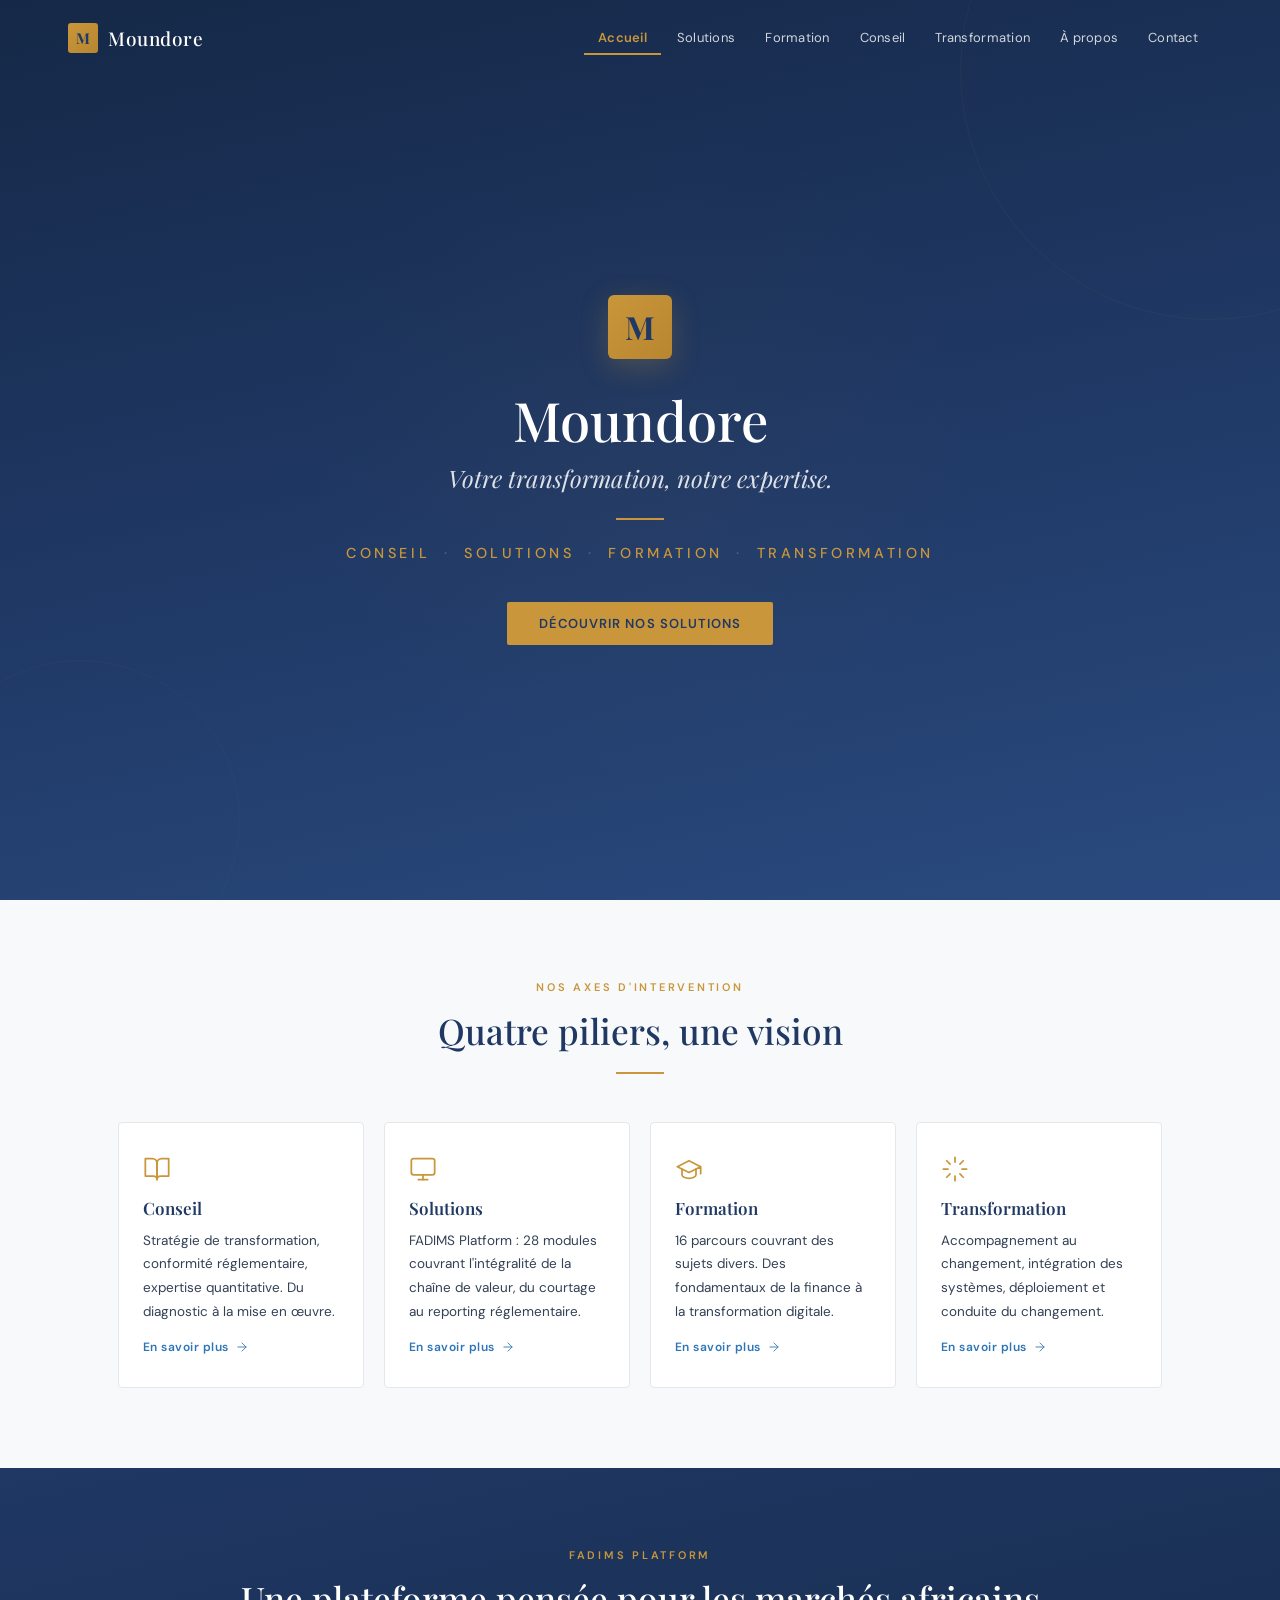
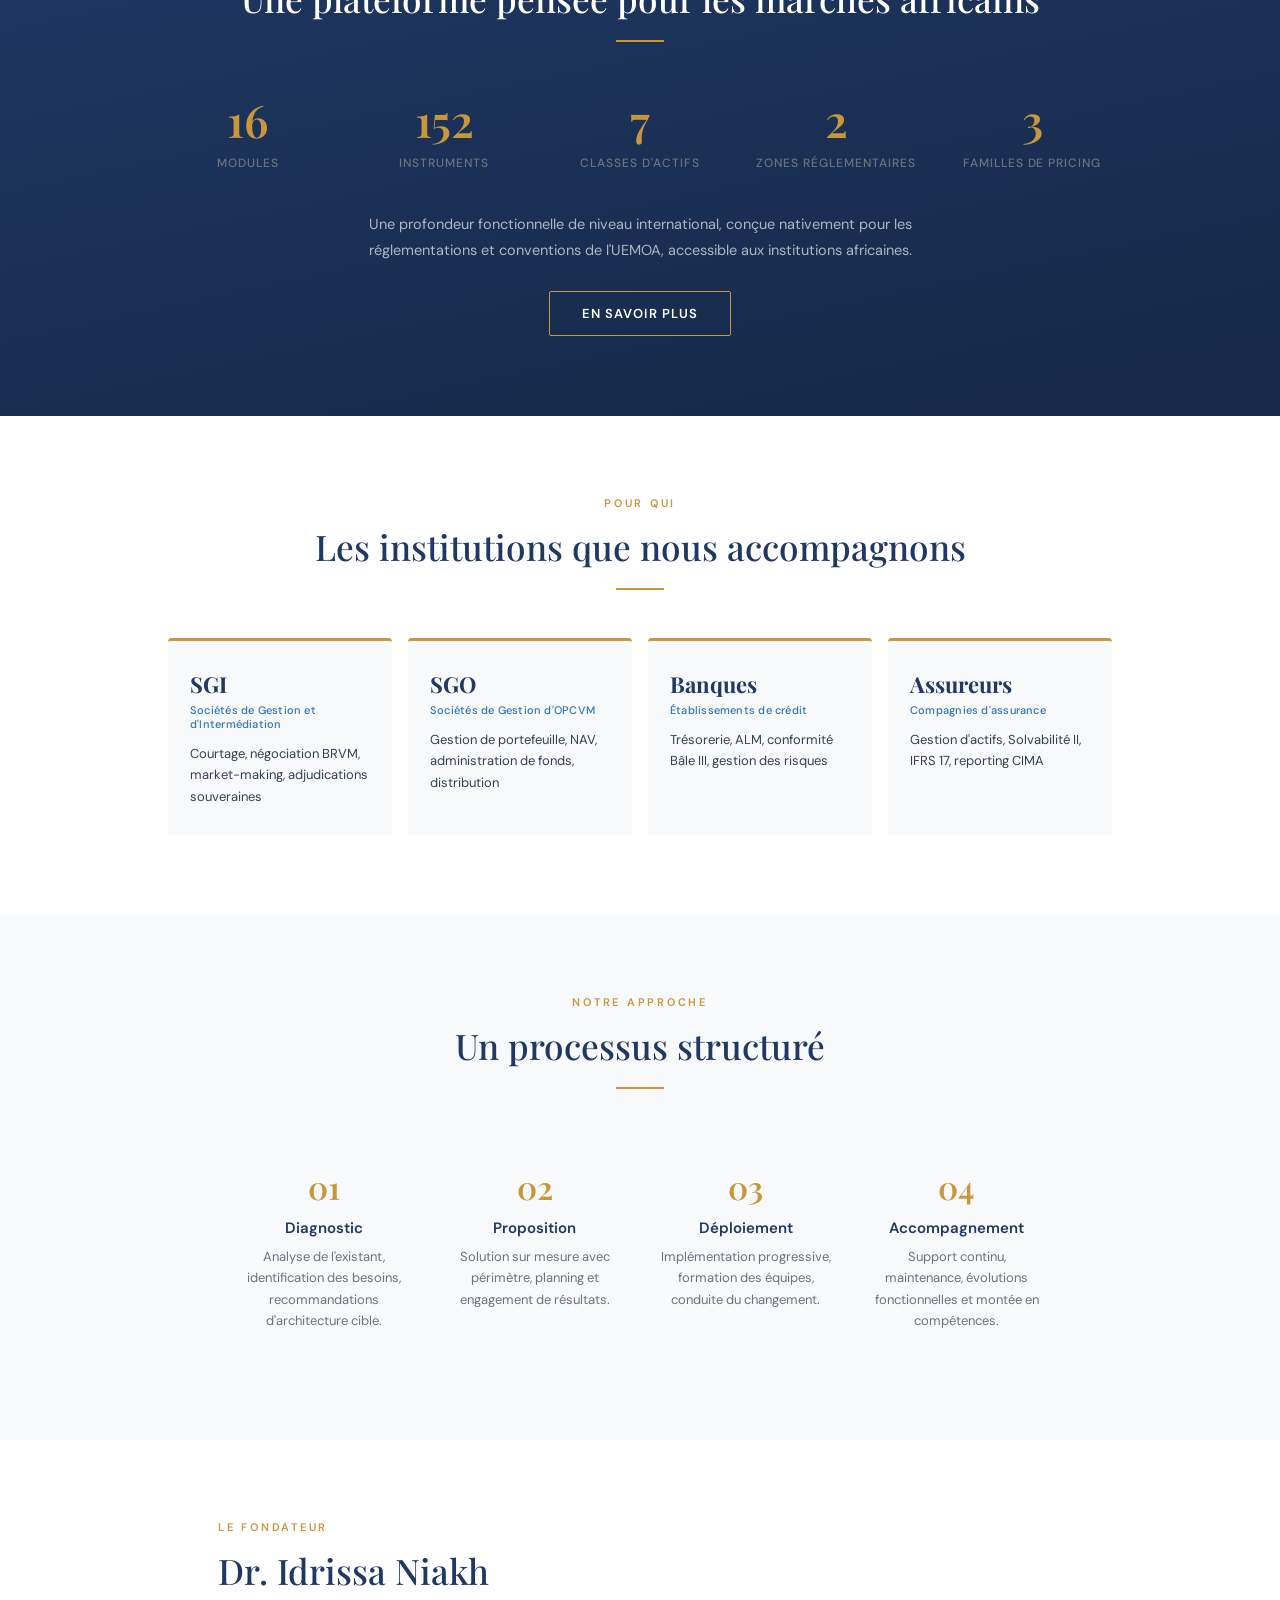
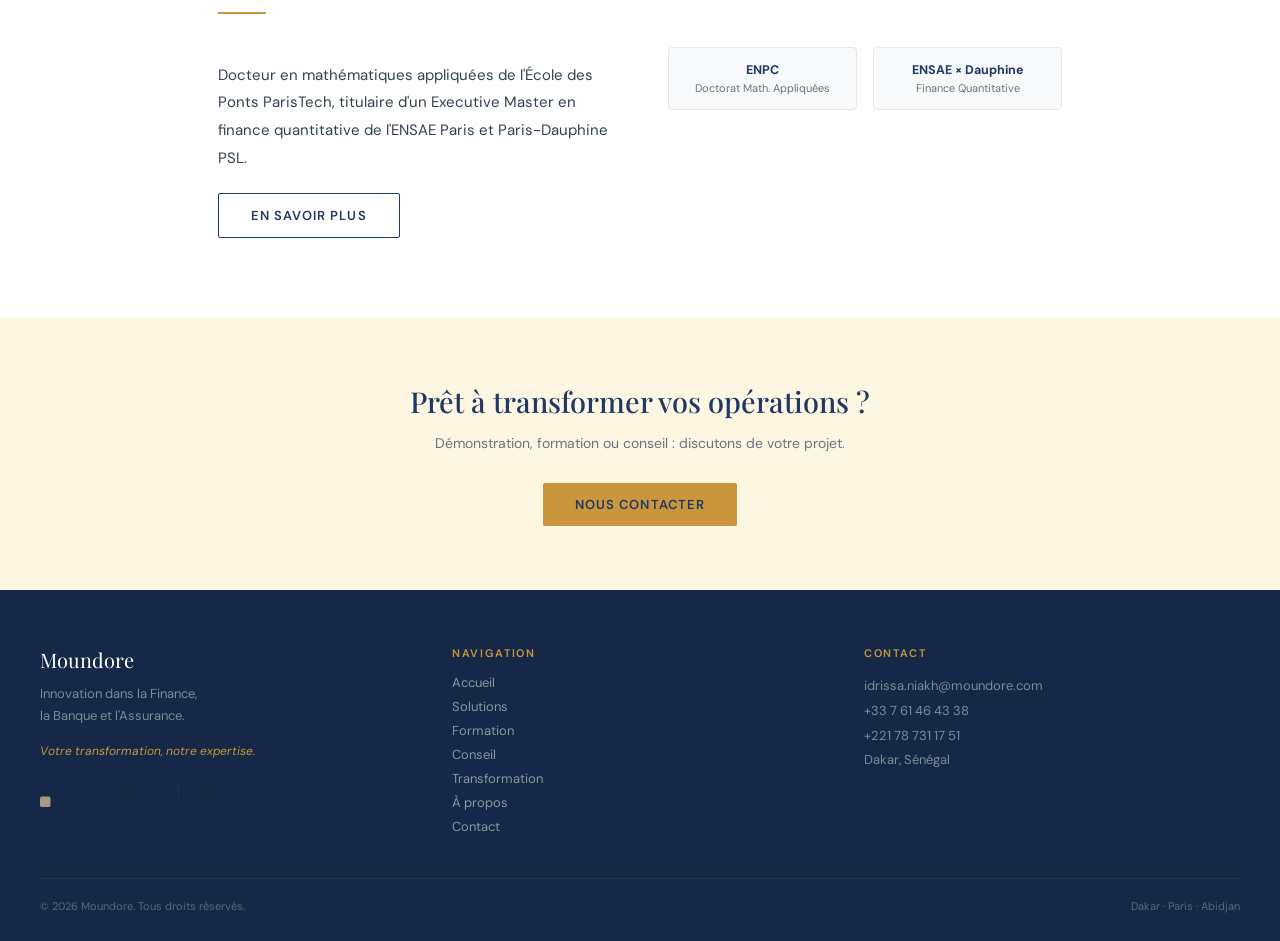
==== commit dcc0fdfd: "Logo fond blanc" ====
--- a/index.html
+++ b/index.html
@@ -249,7 +249,7 @@
       <div class="footer__brand">Moundore</div>
       <p class="footer__desc">Innovation dans la Finance,<br>la Banque et l'Assurance.</p>
       <div class="footer__tagline">Votre transformation, notre expertise.</div>
-      <div class="footer__logo"><img src="assets/moundore_logo.png" alt="Moundore"></div>
+      <div class="footer__logo"><img src="assets/moundore_logo_white.png" alt="Moundore"></div>
     </div>
     <div>
       <div class="footer__heading">Navigation</div>
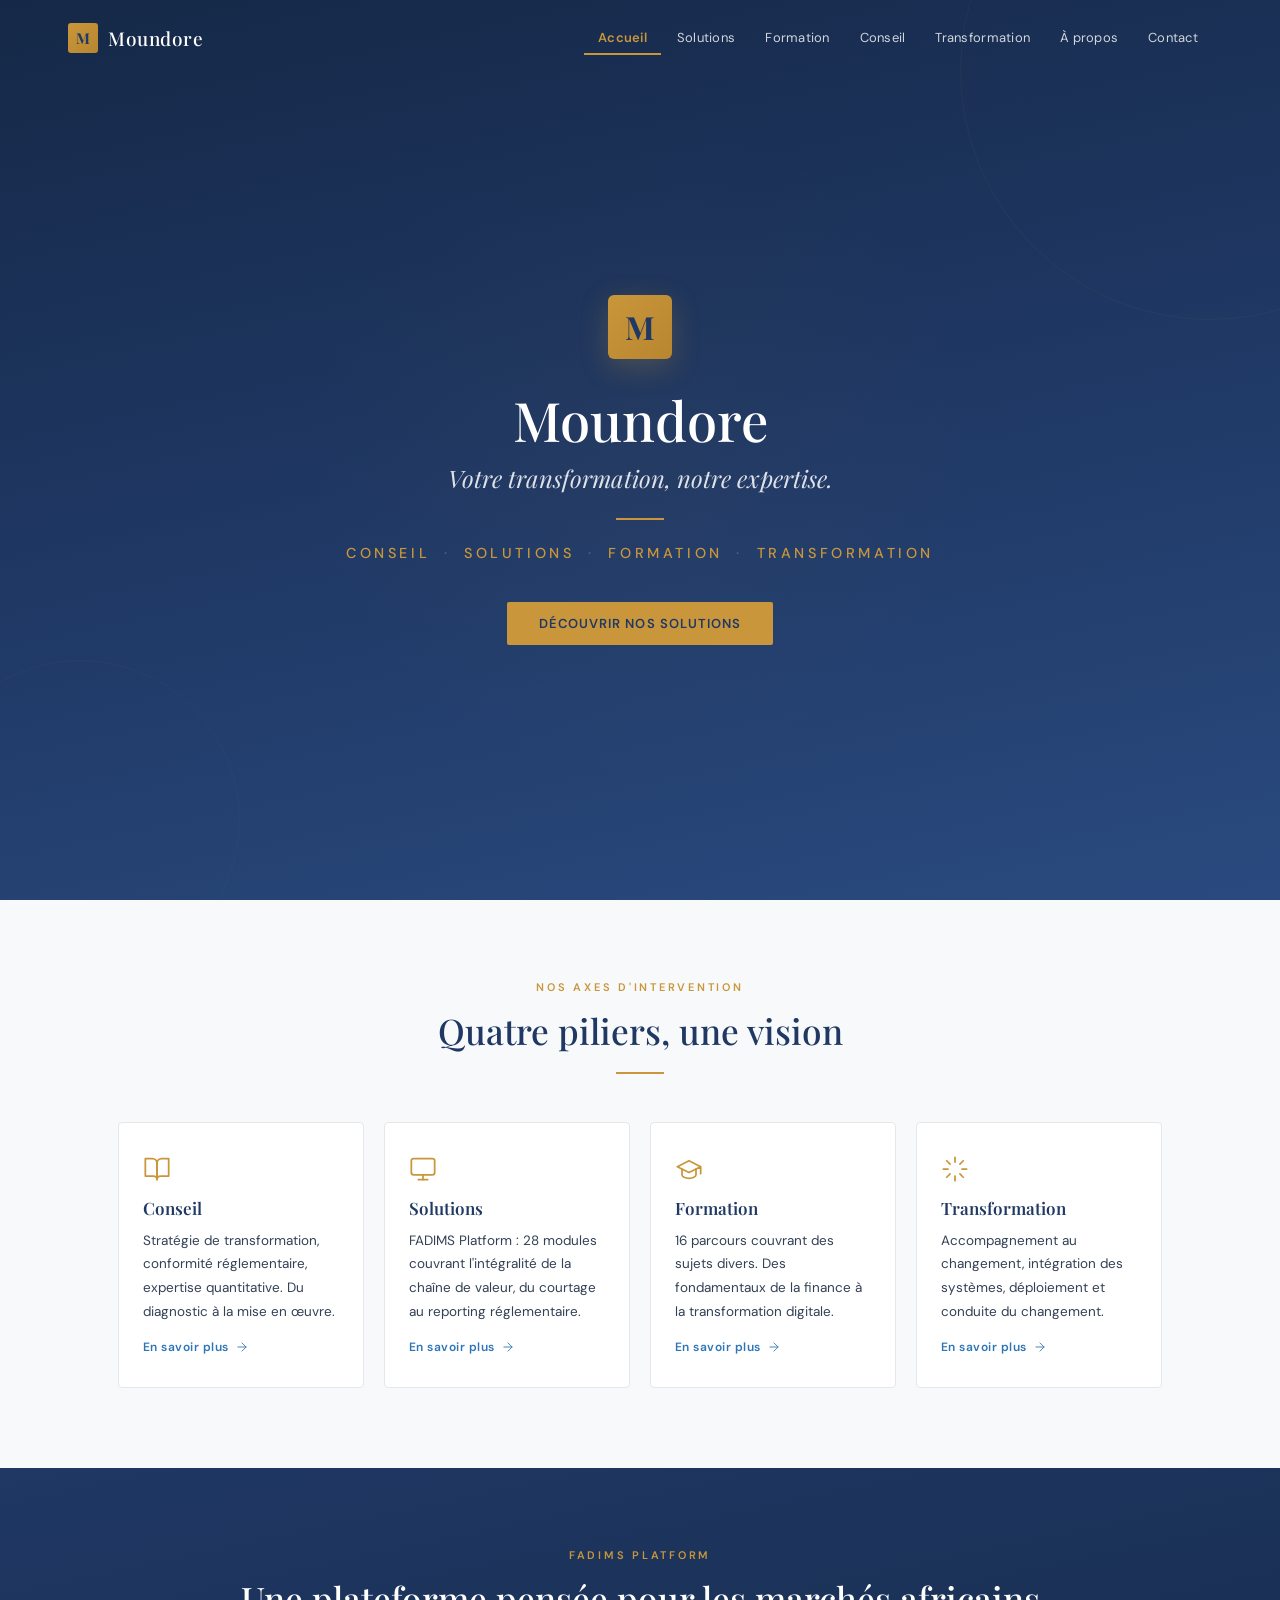
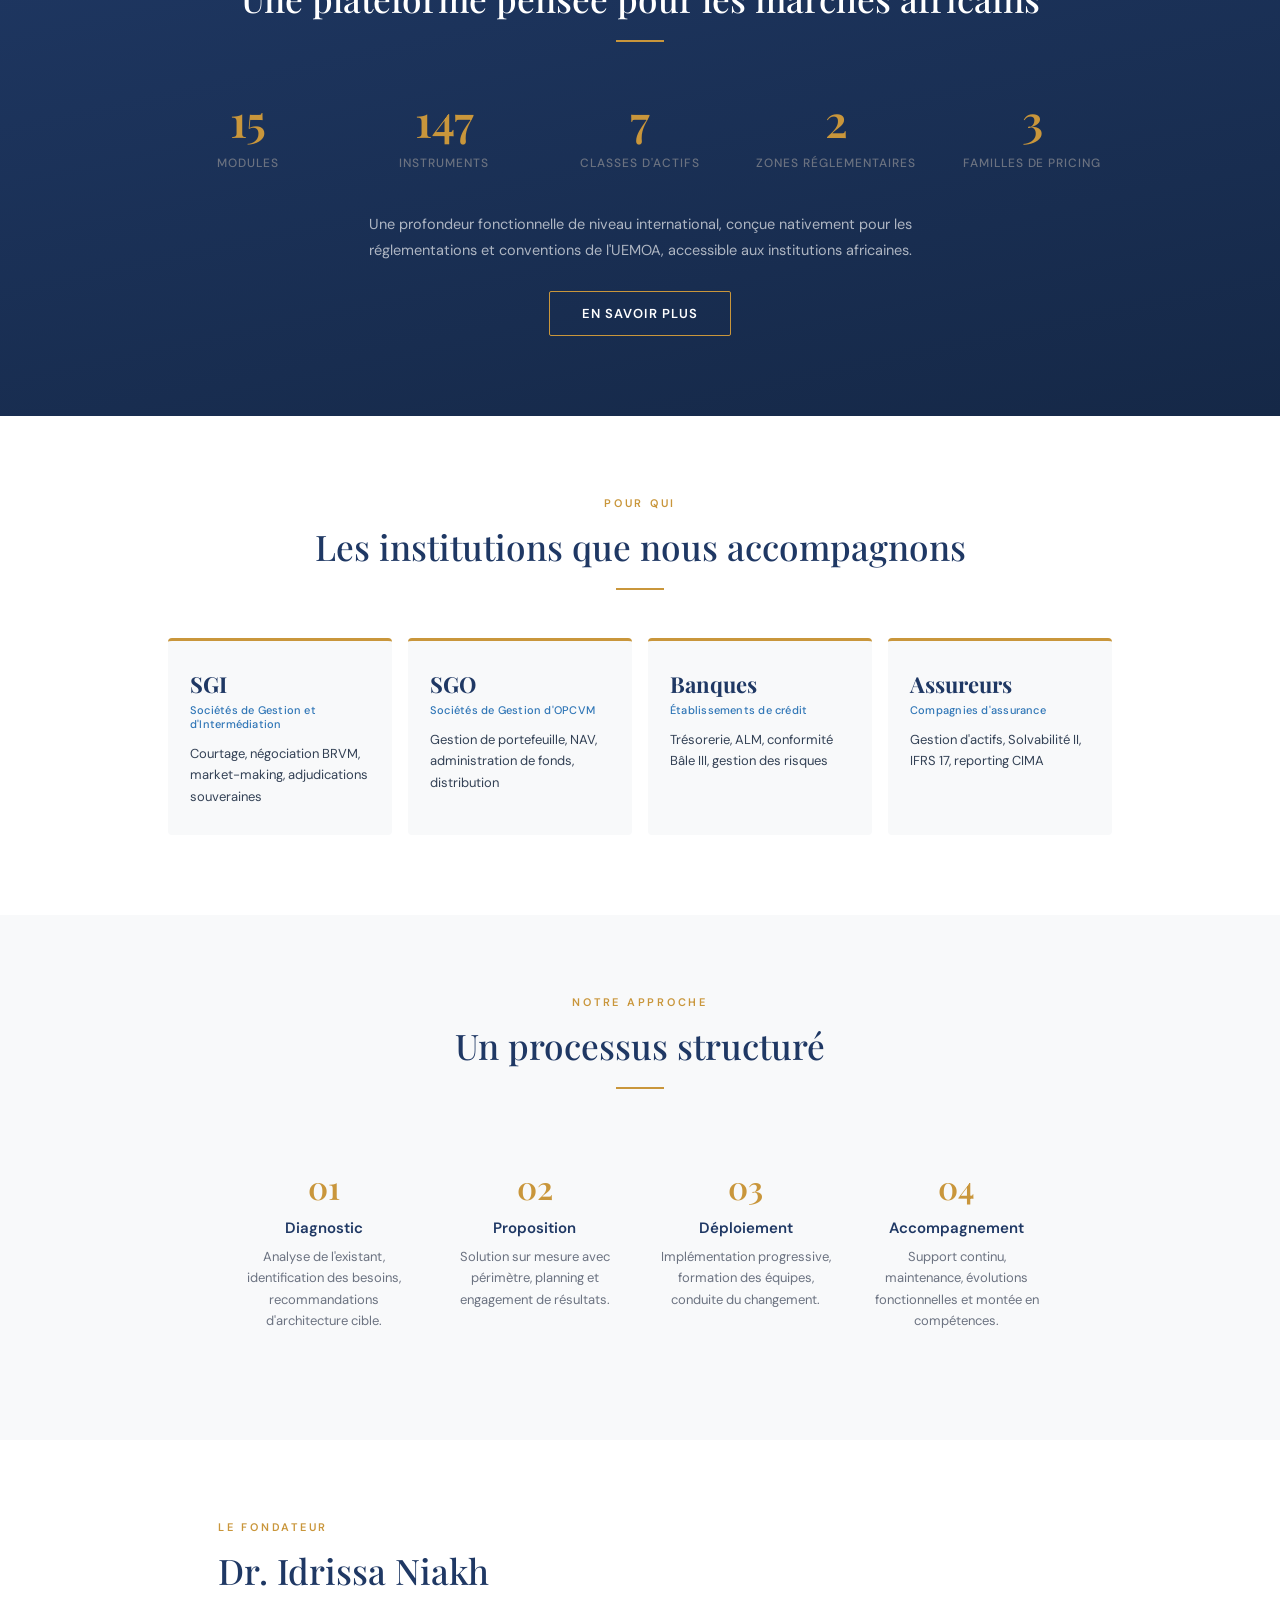
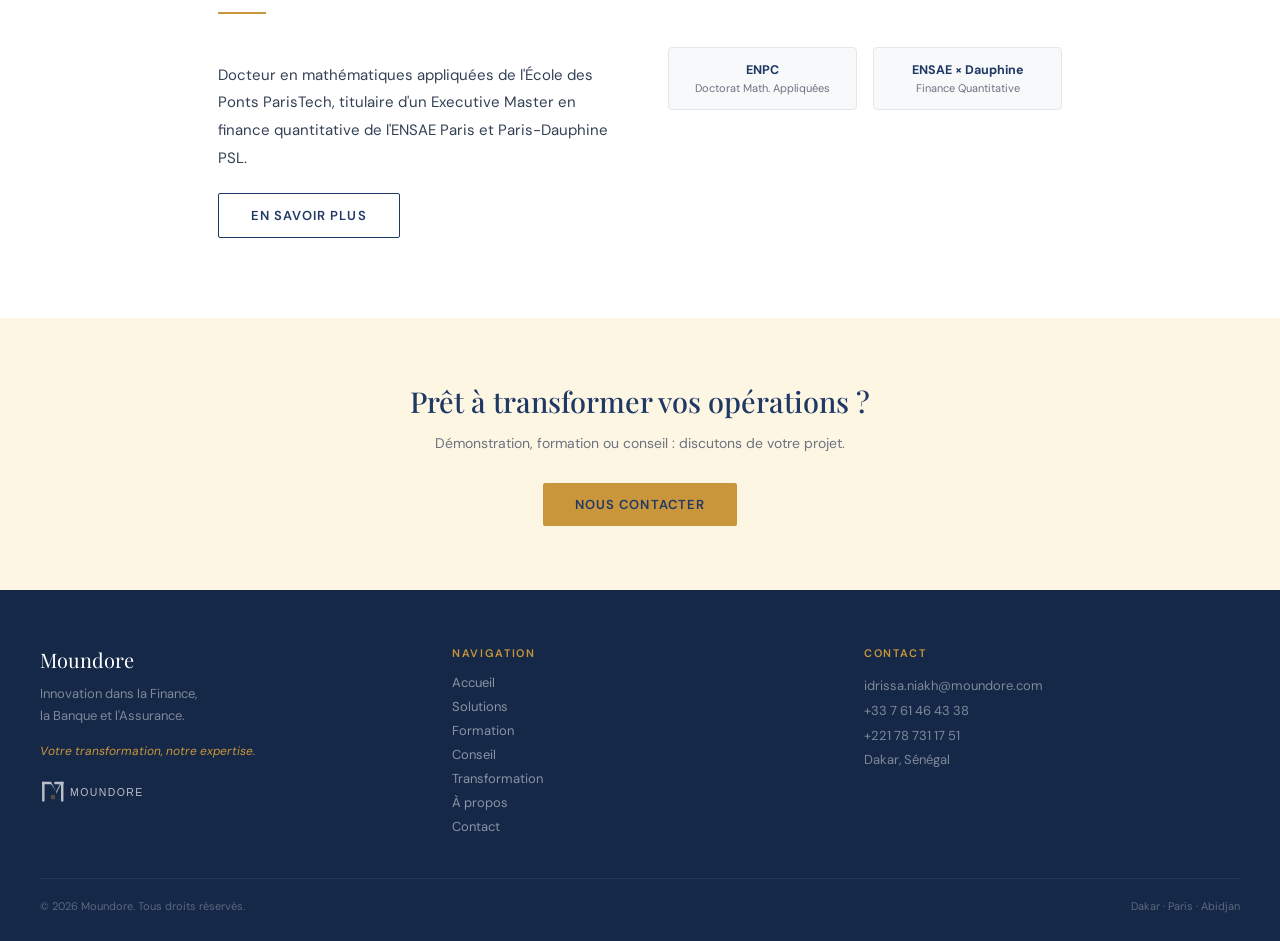
==== commit 208eba45: "SVG Logo" ====
--- a/index.html
+++ b/index.html
@@ -249,7 +249,7 @@
       <div class="footer__brand">Moundore</div>
       <p class="footer__desc">Innovation dans la Finance,<br>la Banque et l'Assurance.</p>
       <div class="footer__tagline">Votre transformation, notre expertise.</div>
-      <div class="footer__logo"><img src="assets/moundore_logo_white.png" alt="Moundore"></div>
+      <div class="footer__logo"><img src="assets/moundore_logo_white.svg" alt="Moundore"></div>
     </div>
     <div>
       <div class="footer__heading">Navigation</div>
